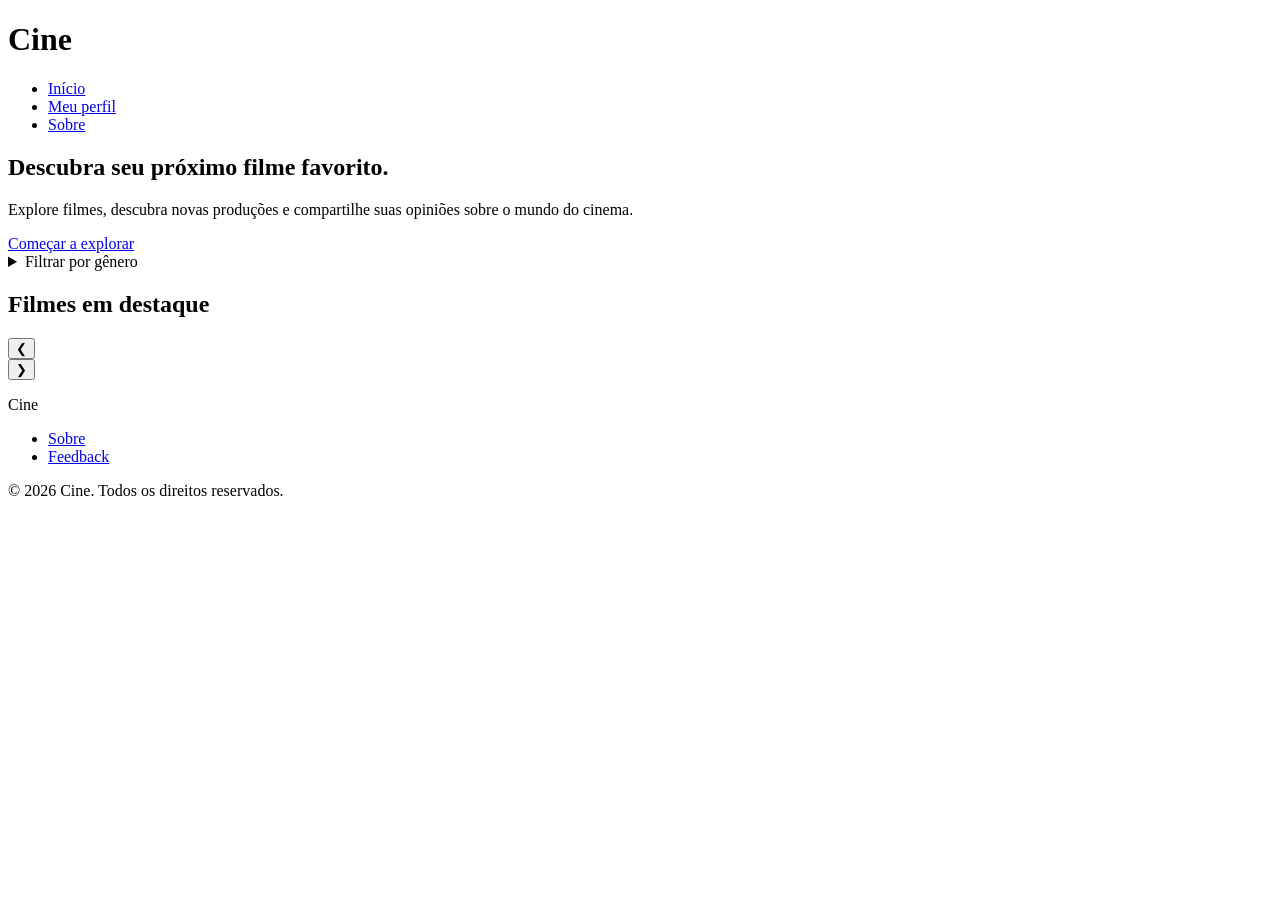
==== index.html @ a69d9b40 "Adicionando 5 arquivos html" ====
<!DOCTYPE html>
<html lang="pt-BR">
<head>
    <meta charset="UTF-8">
    <meta name="viewport" content="width=device-width, initial-scale=1.0">
    <title>Cine | Descubra novos filmes</title>
    <link rel="stylesheet" href="style.css">
</head>
<body>
    <header>
        <h1>Cine</h1>
        <nav aria-label="Navegação principal">
            <ul>
                <li><a href="index.html" aria-current="page">Início</a></li>
                <li><a href="perfil.html">Meu perfil</a></li>
                <li><a href="sobre.html">Sobre</a></li>
            </ul>
        </nav>
    </header>
    <main>
        <section class="apresentacao">
            <h2>Descubra seu próximo filme favorito.</h2>
            <p>Explore filmes, descubra novas produções e compartilhe suas opiniões sobre o mundo do cinema.</p>
            <a href="filmes.html">Começar a explorar</a>

            <details>
                <summary>Filtrar por gênero</summary>
                <ul>
                    <li><a href="filmes.html?genero=acao">Ação</a></li>
                    <li><a href="filmes.html?genero=animacao">Animação</a></li>
                    <li><a href="filmes.html?genero=comedia">Comédia</a></li>
                    <li><a href="filmes.html?genero=drama">Drama</a></li>
                    <li><a href="filmes.html?genero=romance">Romance</a></li>
                    <li><a href="filmes.html?genero=terror">Terror</a></li>
                </ul>
            </details>
        </section>
        
        <section class="filmes-destaque">
            <h2>Filmes em destaque</h2>

            <div class="carrossel">
                <button type="button" class="anterior" aria-label="Filmes anteriores">&#10094;</button>

                <div class="carrossel-filmes">
                    <!--Os cinco filmes em destaque serão adicionados pelo JS-->
                </div>
                    
                <button type="button" class="proximo" aria-label="Próximos filmes">&#10095;</button>
            </div>
        </section>
    </main>
    <footer>
        <p>Cine</p>
        <nav aria-label="Navegação do rodapé">
            <ul>
                <li><a href="sobre.html">Sobre</a></li>
                <li><a href="sobre.html#feedback">Feedback</a></li>
            </ul>
        </nav>
        <p>&copy; 2026 Cine. Todos os direitos reservados.</p>
    </footer>
</body>
</html>
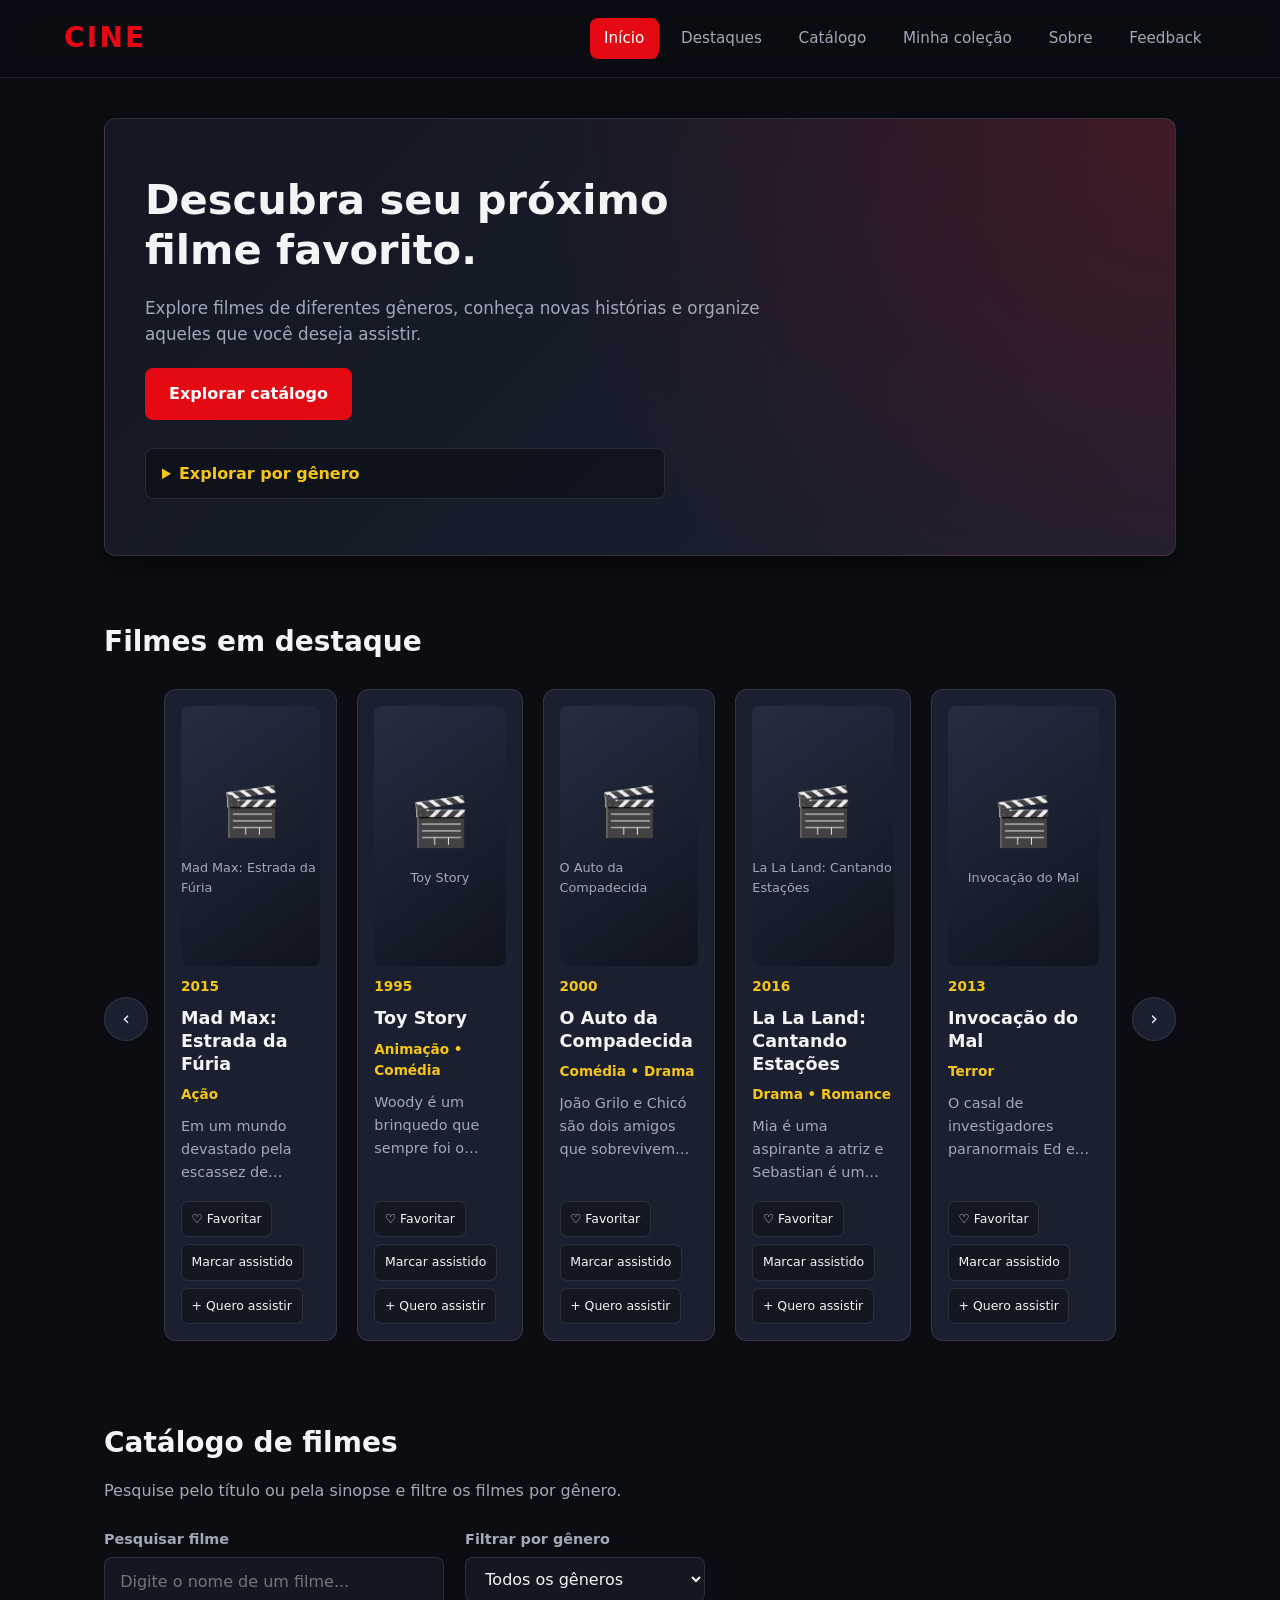
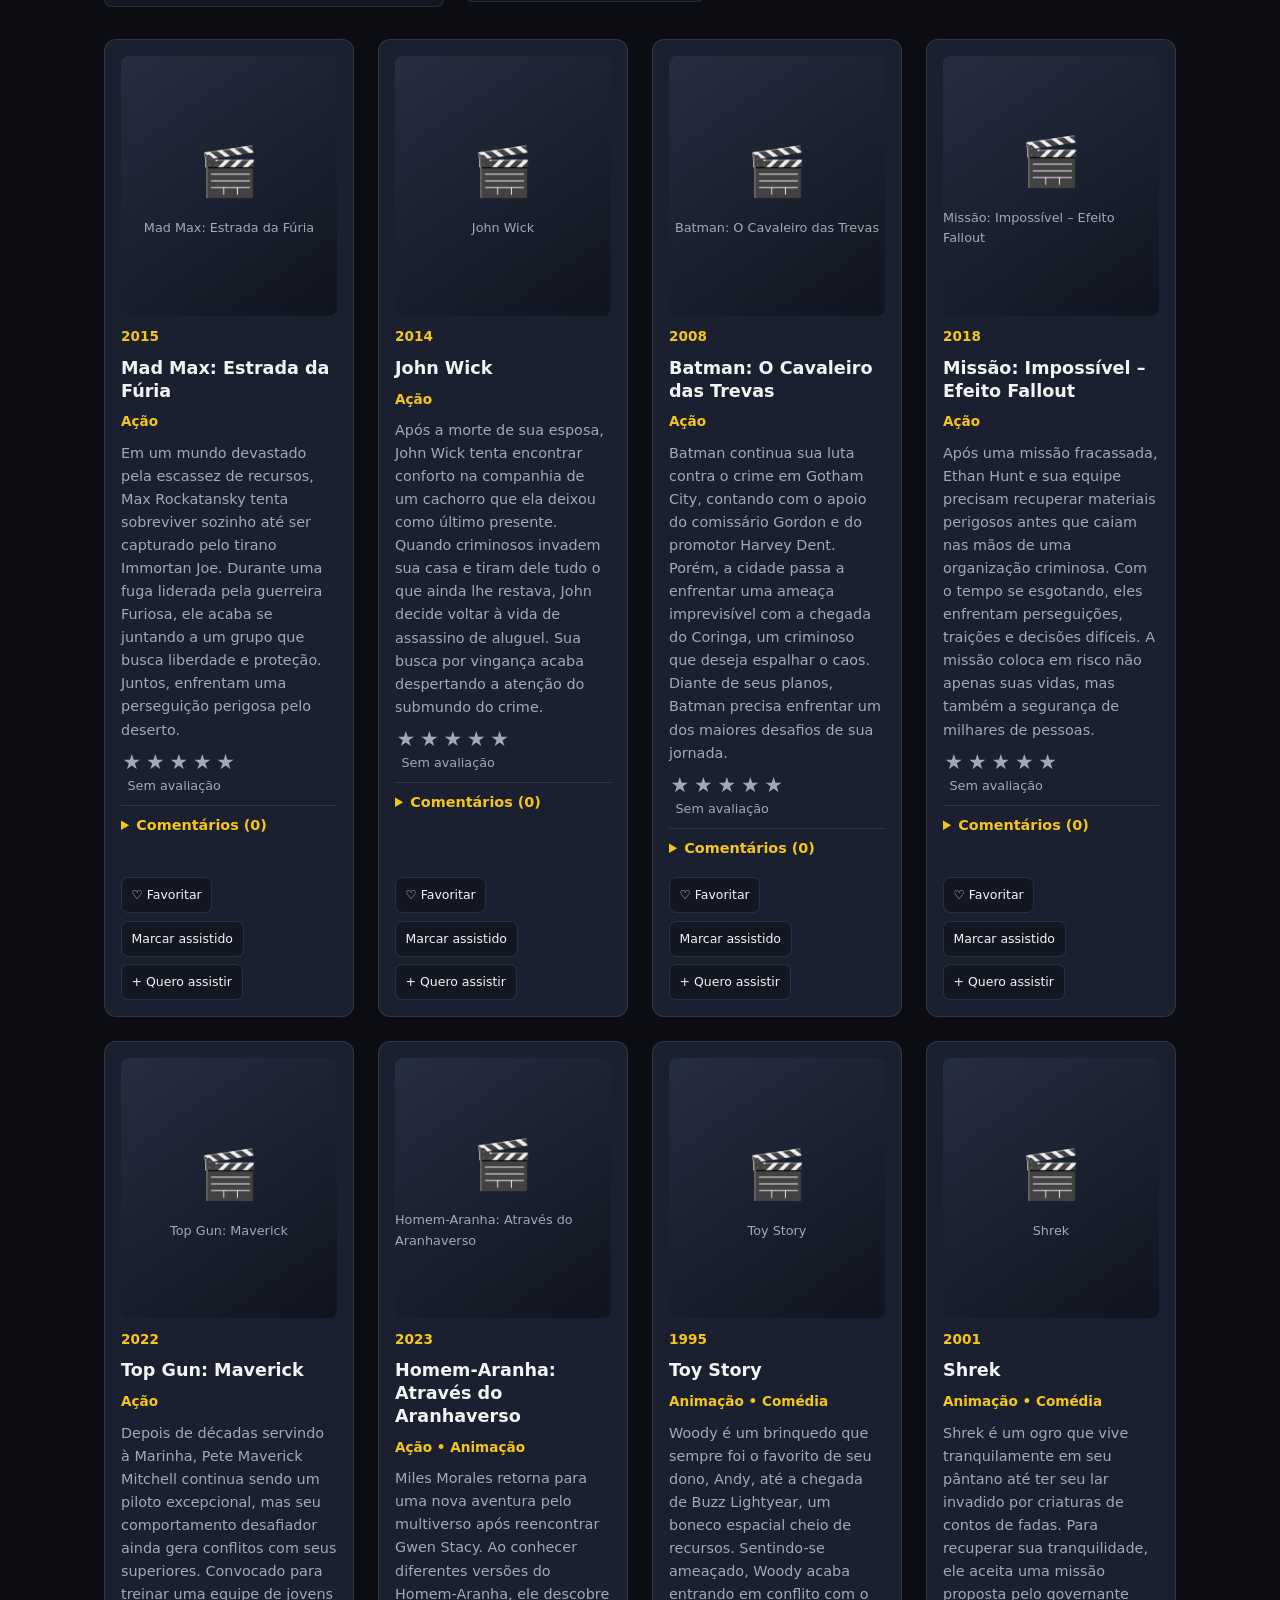
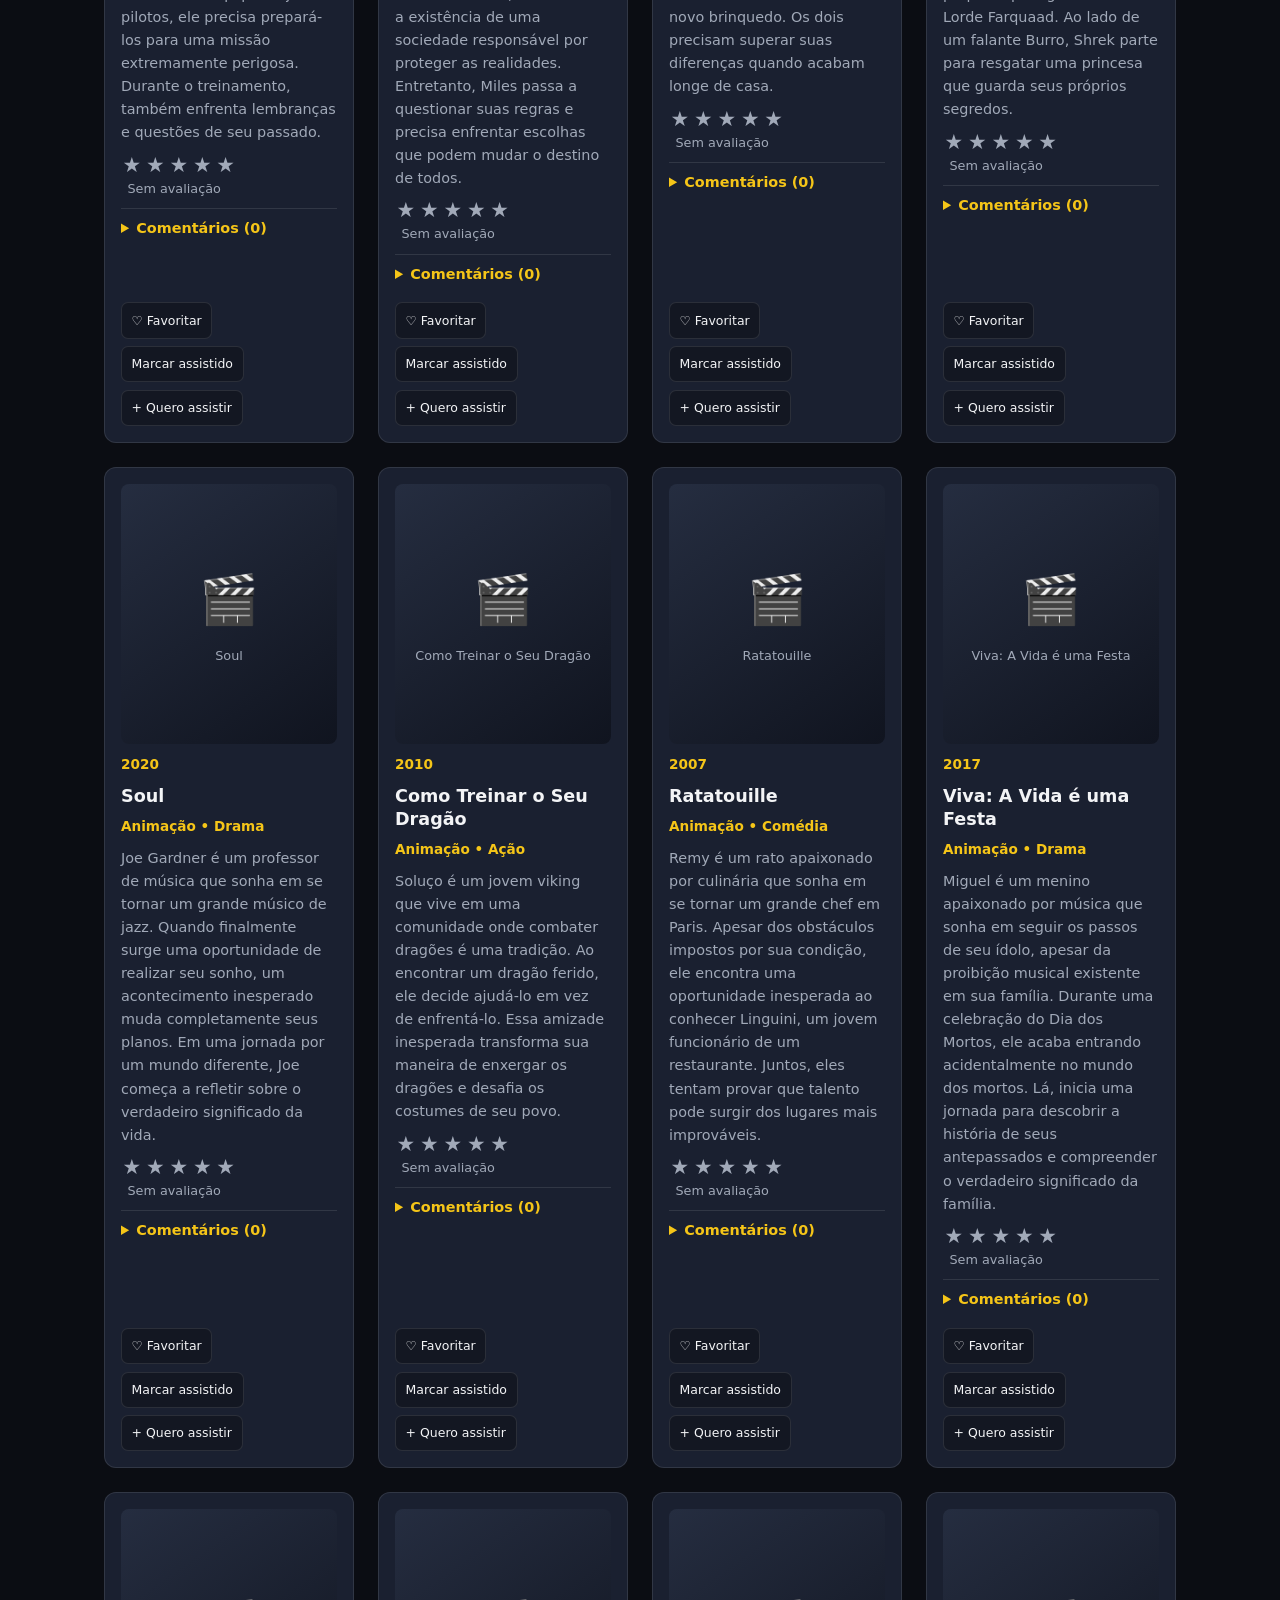
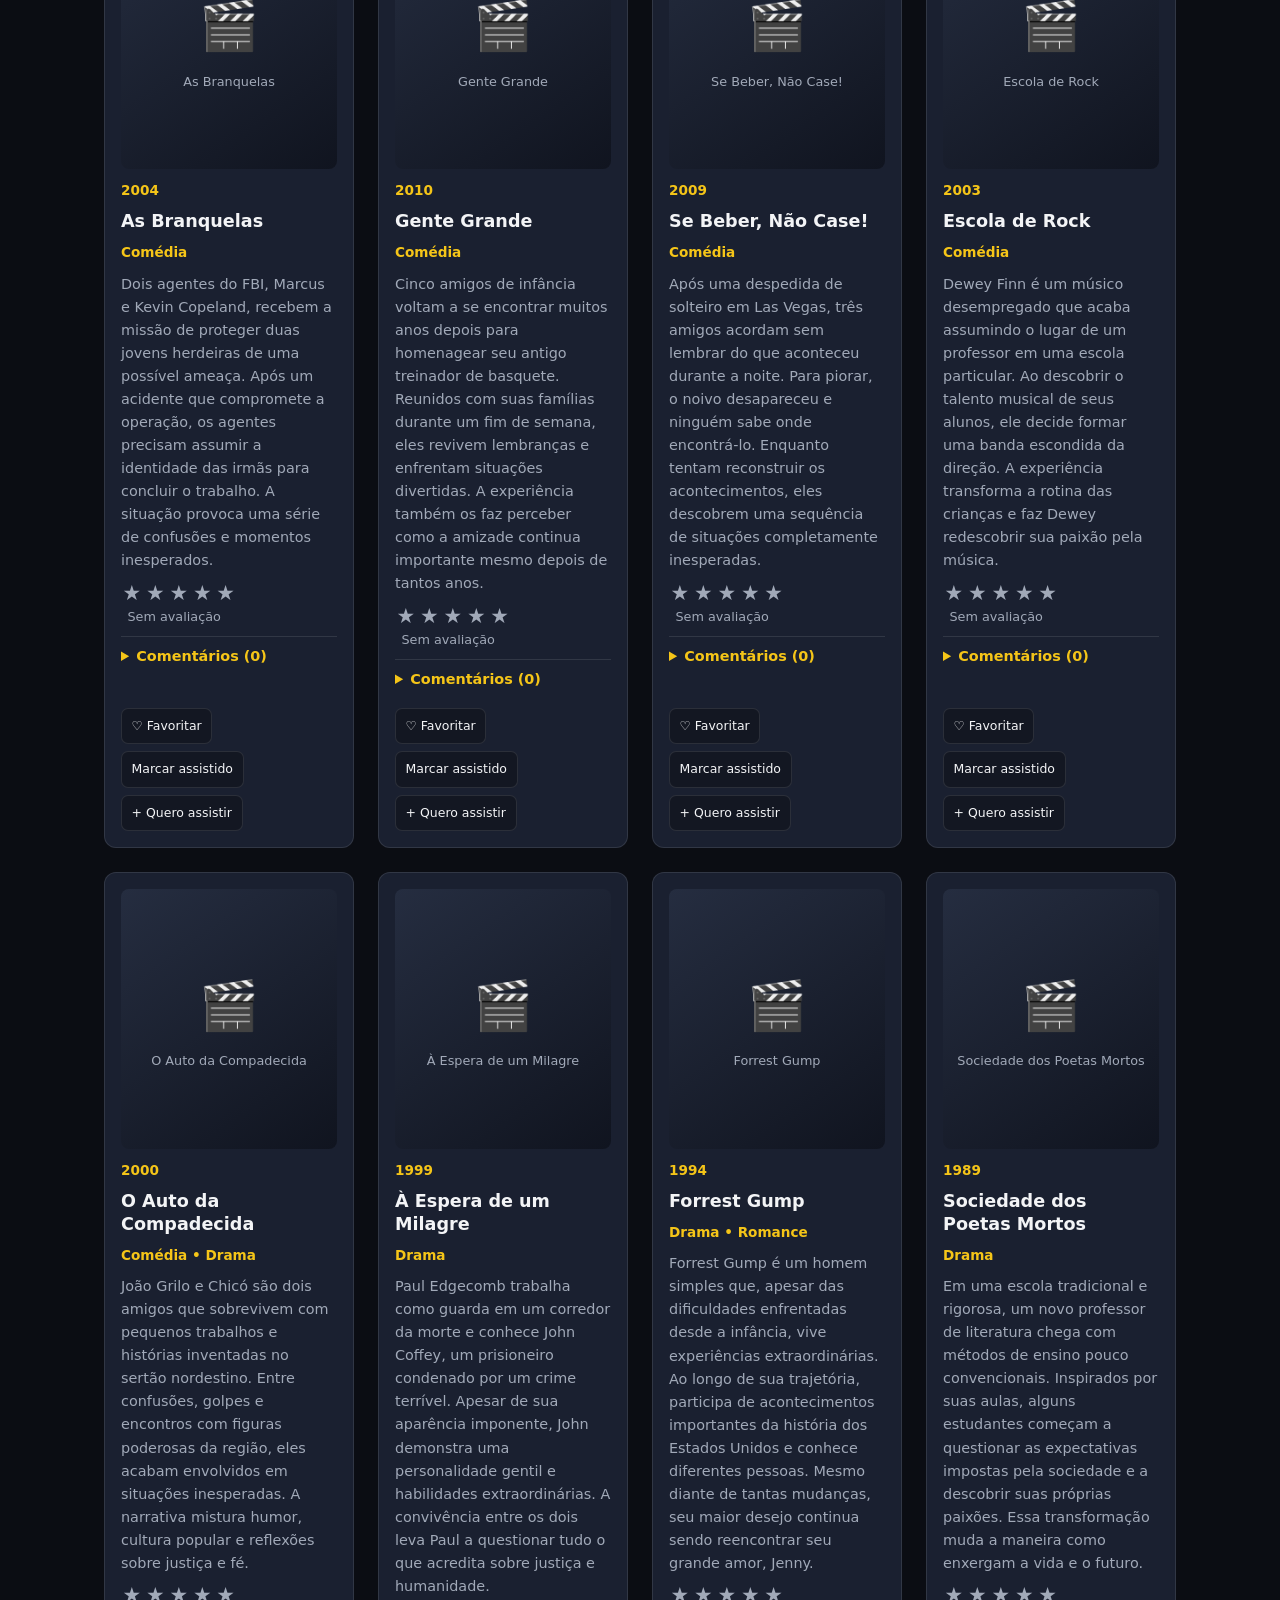
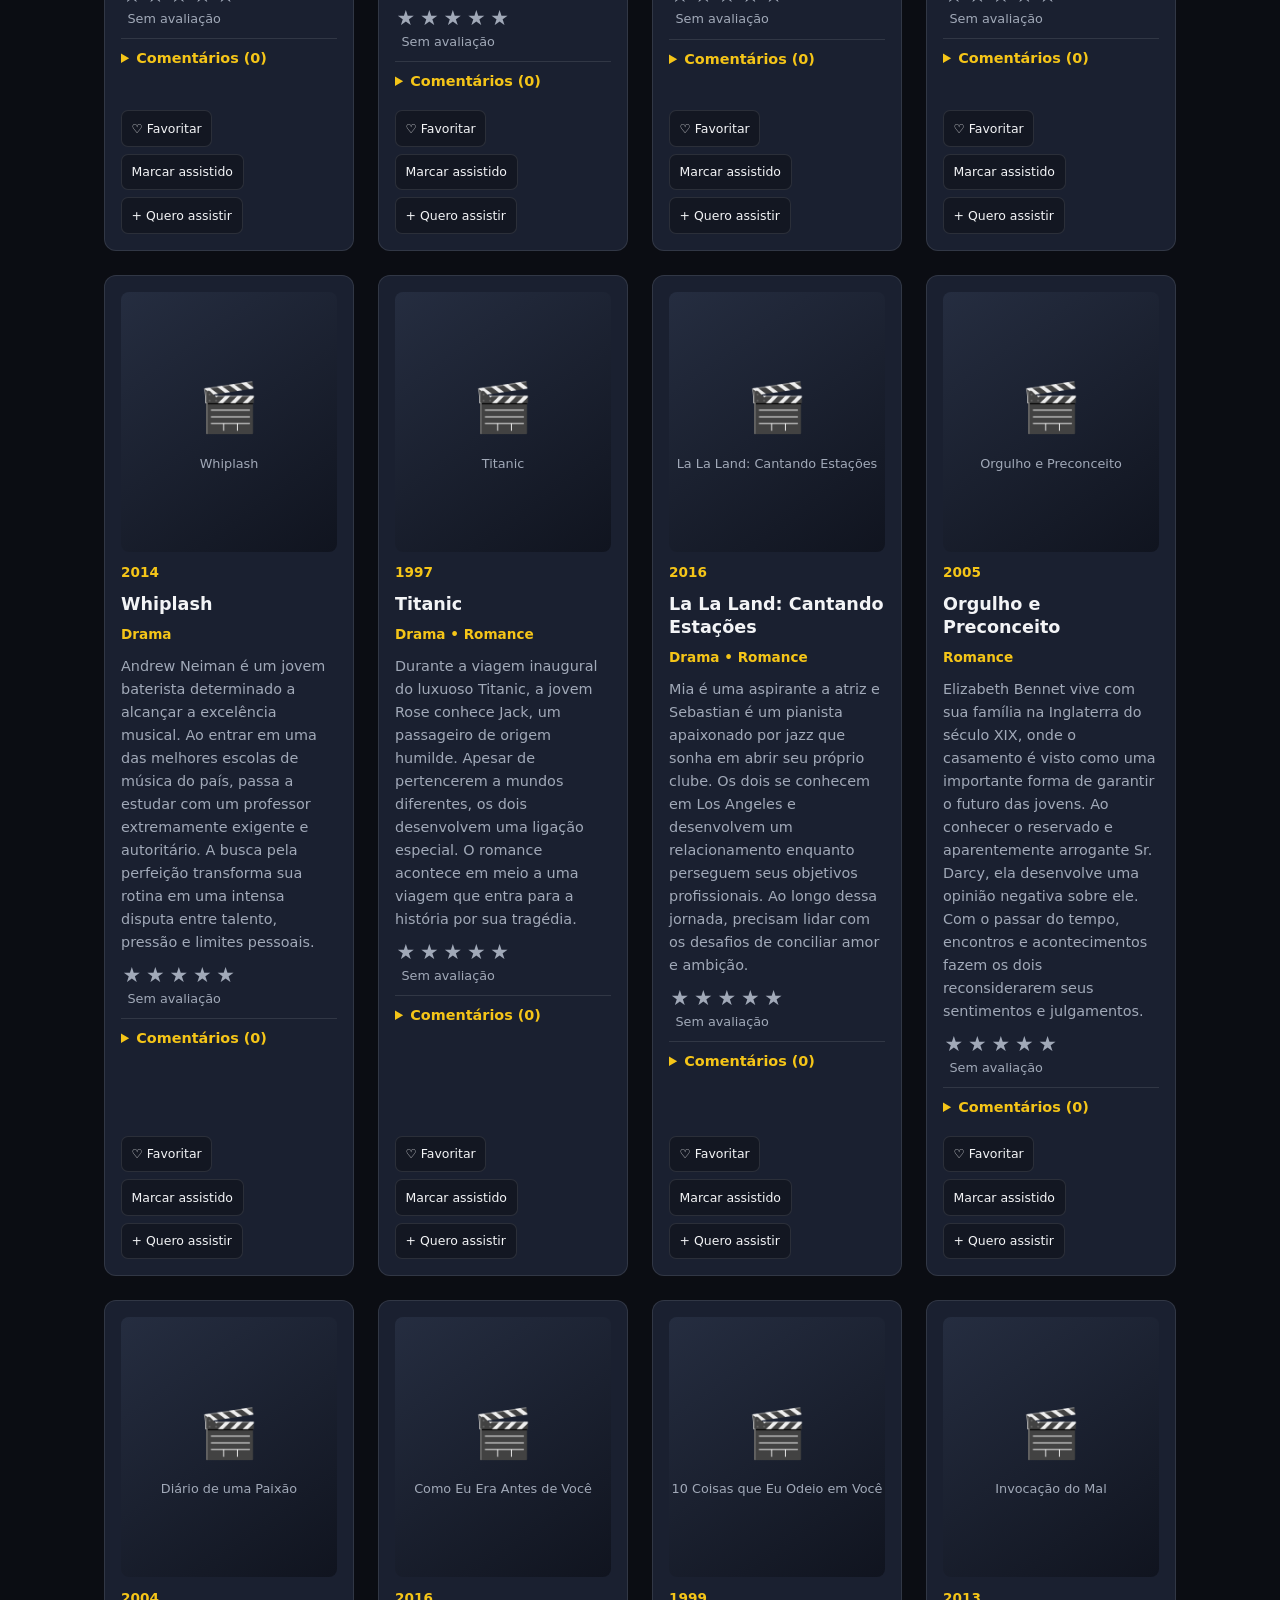
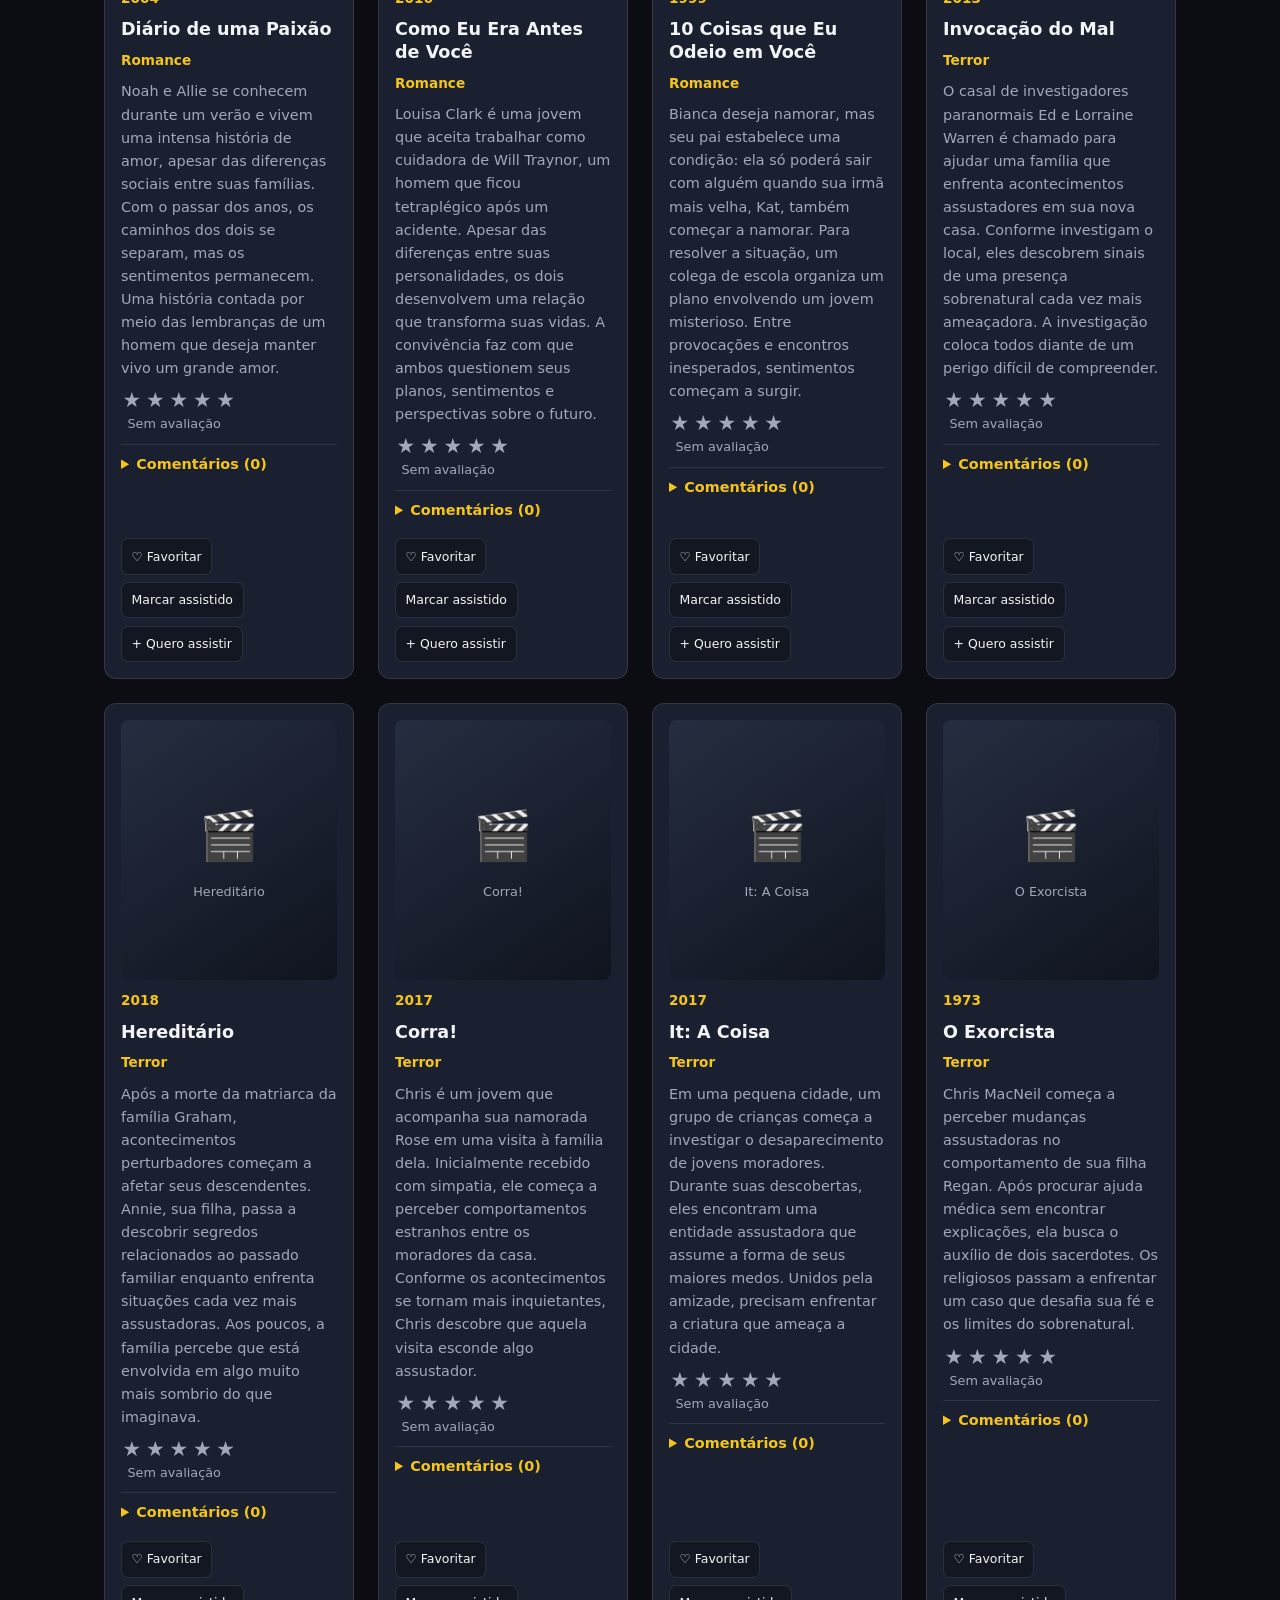
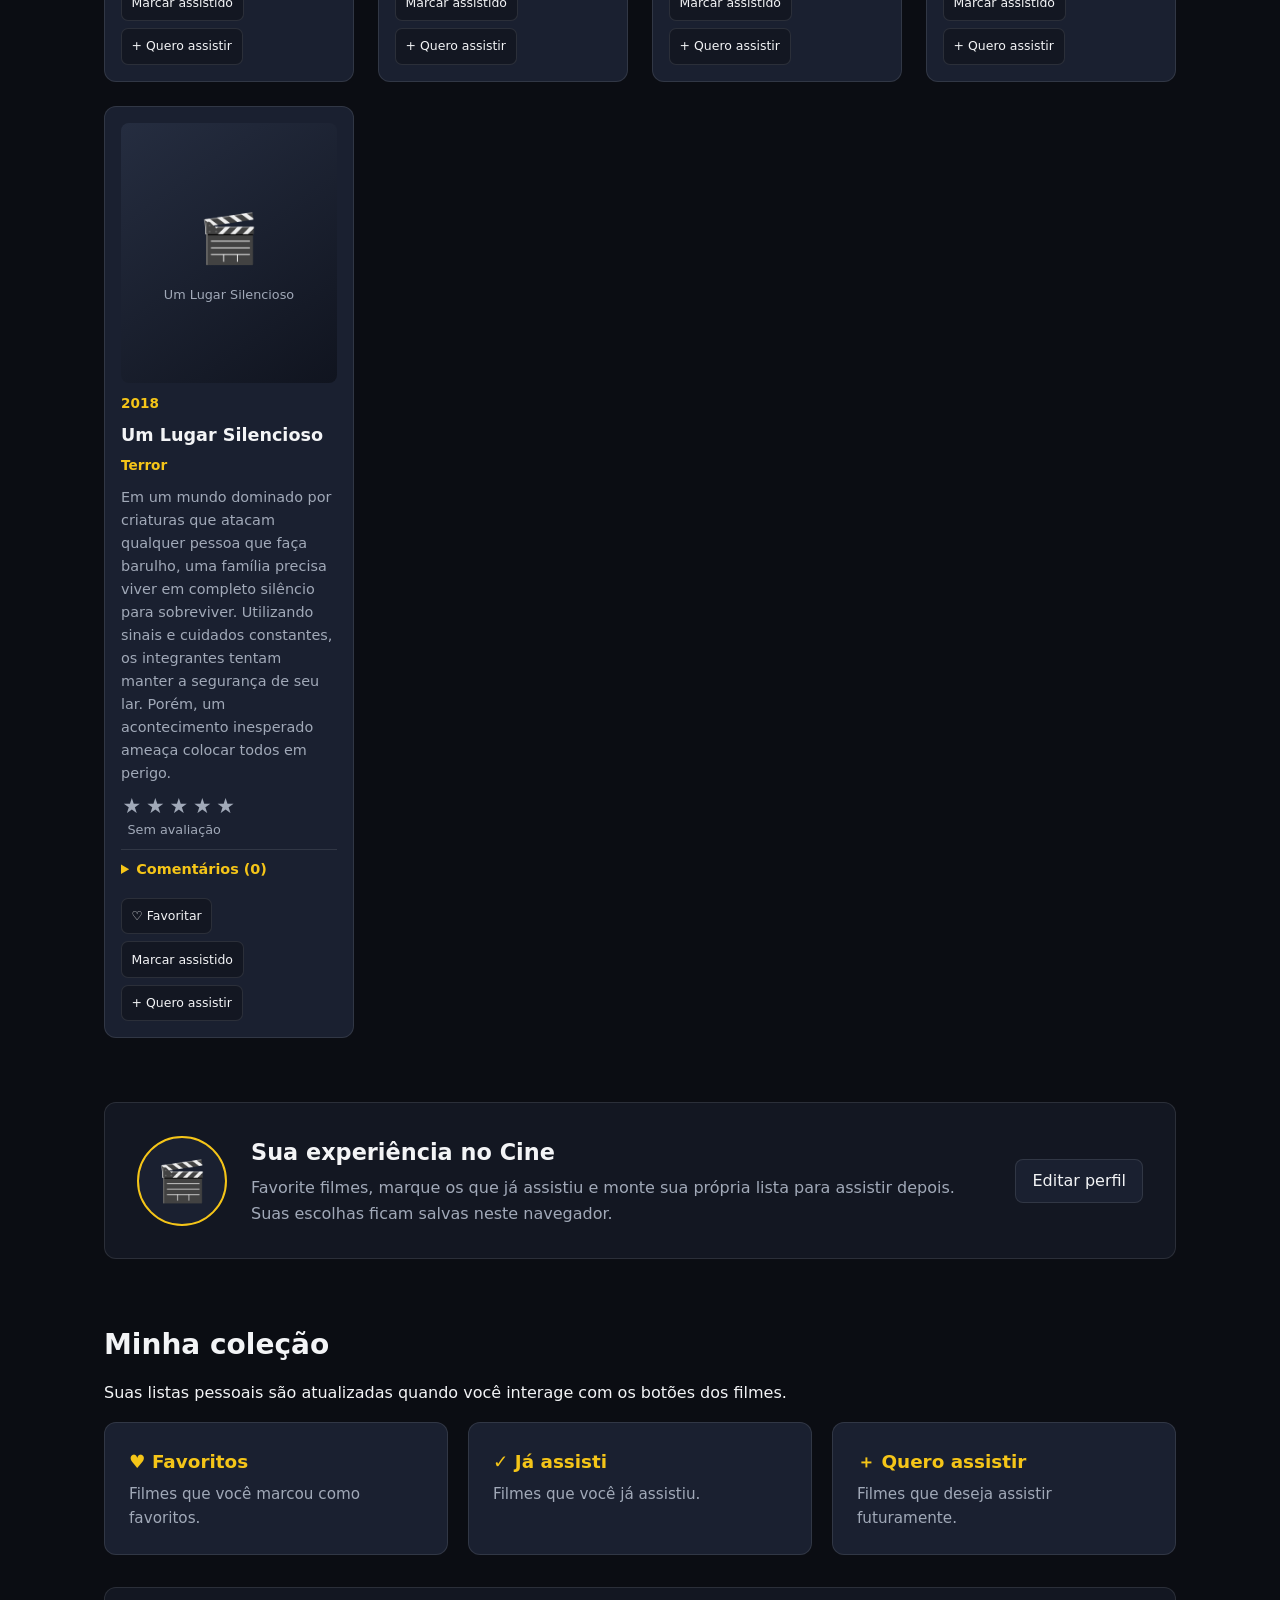
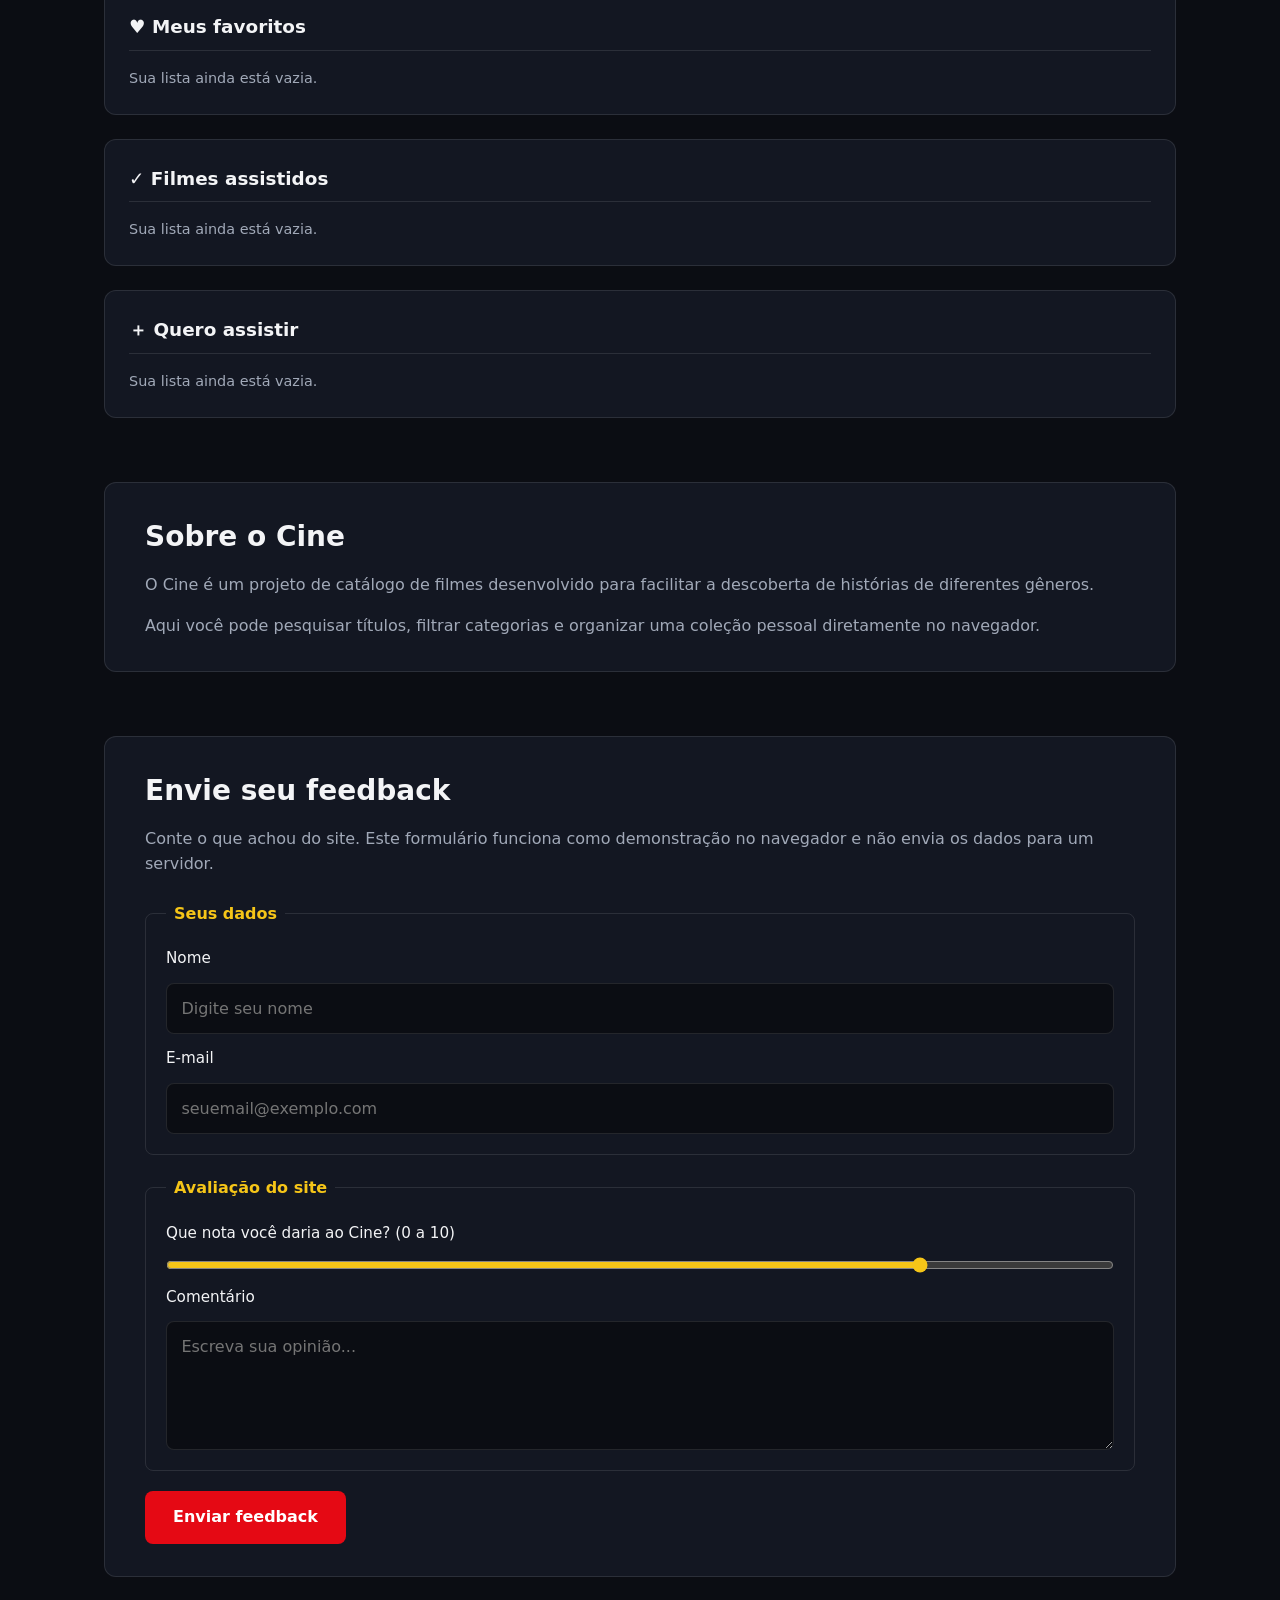
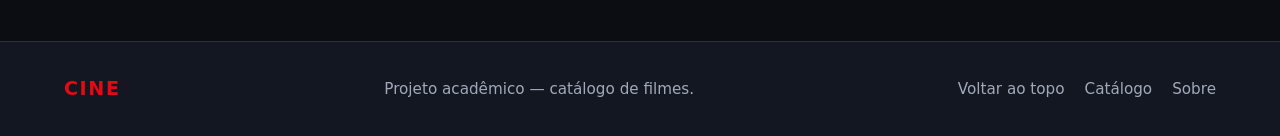
==== commit 6178f04a: "Add files via upload Arquivos desenvolvidos por Francisco. Estou enviando porque ele não pôde fazer" ====
--- a/index.html
+++ b/index.html
@@ -1,64 +1,170 @@
-<!DOCTYPE html>
-<html lang="pt-BR">
-<head>
-    <meta charset="UTF-8">
-    <meta name="viewport" content="width=device-width, initial-scale=1.0">
-    <title>Cine | Descubra novos filmes</title>
-    <link rel="stylesheet" href="style.css">
-</head>
-<body>
-    <header>
-        <h1>Cine</h1>
-        <nav aria-label="Navegação principal">
-            <ul>
-                <li><a href="index.html" aria-current="page">Início</a></li>
-                <li><a href="perfil.html">Meu perfil</a></li>
-                <li><a href="sobre.html">Sobre</a></li>
-            </ul>
-        </nav>
-    </header>
-    <main>
-        <section class="apresentacao">
-            <h2>Descubra seu próximo filme favorito.</h2>
-            <p>Explore filmes, descubra novas produções e compartilhe suas opiniões sobre o mundo do cinema.</p>
-            <a href="filmes.html">Começar a explorar</a>
-
-            <details>
-                <summary>Filtrar por gênero</summary>
-                <ul>
-                    <li><a href="filmes.html?genero=acao">Ação</a></li>
-                    <li><a href="filmes.html?genero=animacao">Animação</a></li>
-                    <li><a href="filmes.html?genero=comedia">Comédia</a></li>
-                    <li><a href="filmes.html?genero=drama">Drama</a></li>
-                    <li><a href="filmes.html?genero=romance">Romance</a></li>
-                    <li><a href="filmes.html?genero=terror">Terror</a></li>
-                </ul>
-            </details>
-        </section>
-        
-        <section class="filmes-destaque">
-            <h2>Filmes em destaque</h2>
-
-            <div class="carrossel">
-                <button type="button" class="anterior" aria-label="Filmes anteriores">&#10094;</button>
-
-                <div class="carrossel-filmes">
-                    <!--Os cinco filmes em destaque serão adicionados pelo JS-->
-                </div>
-                    
-                <button type="button" class="proximo" aria-label="Próximos filmes">&#10095;</button>
-            </div>
-        </section>
-    </main>
-    <footer>
-        <p>Cine</p>
-        <nav aria-label="Navegação do rodapé">
-            <ul>
-                <li><a href="sobre.html">Sobre</a></li>
-                <li><a href="sobre.html#feedback">Feedback</a></li>
-            </ul>
-        </nav>
-        <p>&copy; 2026 Cine. Todos os direitos reservados.</p>
-    </footer>
-</body>
-</html>+<!DOCTYPE html>
+<html lang="pt-BR">
+<head>
+    <meta charset="UTF-8">
+    <meta name="viewport" content="width=device-width, initial-scale=1.0">
+    <meta name="description" content="Cine: descubra filmes, explore gêneros e organize sua coleção.">
+    <title>Cine | Descubra novos filmes</title>
+    <link rel="stylesheet" href="style.css">
+    <script src="script.js" defer></script>
+</head>
+<body>
+    <header>
+        <h1>Cine</h1>
+        <nav aria-label="Navegação principal">
+            <ul>
+                <li><a href="#inicio" aria-current="page">Início</a></li>
+                <li><a href="#destaques">Destaques</a></li>
+                <li><a href="#catalogo">Catálogo</a></li>
+                <li><a href="#colecao">Minha coleção</a></li>
+                <li><a href="#sobre">Sobre</a></li>
+                <li><a href="#feedback">Feedback</a></li>
+            </ul>
+        </nav>
+    </header>
+
+    <main>
+        <section class="apresentacao" id="inicio">
+            <h2>Descubra seu próximo filme favorito.</h2>
+            <p>Explore filmes de diferentes gêneros, conheça novas histórias e organize aqueles que você deseja assistir.</p>
+            <a href="#catalogo">Explorar catálogo</a>
+            <details>
+                <summary>Explorar por gênero</summary>
+                <ul>
+                    <li><a href="#catalogo" data-genero-link="acao">Ação</a></li>
+                    <li><a href="#catalogo" data-genero-link="animacao">Animação</a></li>
+                    <li><a href="#catalogo" data-genero-link="comedia">Comédia</a></li>
+                    <li><a href="#catalogo" data-genero-link="drama">Drama</a></li>
+                    <li><a href="#catalogo" data-genero-link="romance">Romance</a></li>
+                    <li><a href="#catalogo" data-genero-link="terror">Terror</a></li>
+                </ul>
+            </details>
+        </section>
+
+        <section id="destaques">
+            <h2>Filmes em destaque</h2>
+            <div class="carrossel">
+                <button class="anterior" id="anterior" type="button" aria-label="Filmes anteriores">‹</button>
+                <div class="carrossel-filmes" id="carrossel-filmes" aria-label="Carrossel de filmes"></div>
+                <button class="proximo" id="proximo" type="button" aria-label="Próximos filmes">›</button>
+            </div>
+        </section>
+
+        <section class="catalogo" id="catalogo">
+            <h2>Catálogo de filmes</h2>
+            <p>Pesquise pelo título ou pela sinopse e filtre os filmes por gênero.</p>
+
+            <div class="busca-filmes">
+                <label for="busca">Pesquisar filme</label>
+                <input type="search" id="busca" placeholder="Digite o nome de um filme...">
+            </div>
+
+            <div class="filtro-genero">
+                <label for="genero">Filtrar por gênero</label>
+                <select id="genero">
+                    <option value="todos">Todos os gêneros</option>
+                    <option value="acao">Ação</option>
+                    <option value="animacao">Animação</option>
+                    <option value="comedia">Comédia</option>
+                    <option value="drama">Drama</option>
+                    <option value="romance">Romance</option>
+                    <option value="terror">Terror</option>
+                </select>
+            </div>
+
+            <div class="lista-filmes" id="lista-filmes"></div>
+            <p id="mensagem-vazia" class="mensagem-vazia" hidden>Nenhum filme encontrado. Tente outra pesquisa ou gênero.</p>
+        </section>
+
+        <section class="perfil-usuario" id="perfil" aria-label="Perfil">
+            <div class="avatar-perfil" aria-hidden="true">🎬</div>
+            <div class="info-perfil">
+                <h2 id="perfil-nome">Sua experiência no Cine</h2>
+                <p id="perfil-bio">Favorite filmes, marque os que já assistiu e monte sua própria lista para assistir depois. Suas escolhas ficam salvas neste navegador.</p>
+            </div>
+            <button type="button" class="botao-editar-perfil" id="btn-editar-perfil">Editar perfil</button>
+        </section>
+
+        <section id="colecao">
+            <h2>Minha coleção</h2>
+            <p>Suas listas pessoais são atualizadas quando você interage com os botões dos filmes.</p>
+
+            <div class="colecao-links">
+                <a class="colecao-item" href="#favoritos">
+                    <h3>♥ Favoritos</h3>
+                    <p>Filmes que você marcou como favoritos.</p>
+                </a>
+                <a class="colecao-item" href="#assistidos">
+                    <h3>✓ Já assisti</h3>
+                    <p>Filmes que você já assistiu.</p>
+                </a>
+                <a class="colecao-item" href="#quero-assistir">
+                    <h3>＋ Quero assistir</h3>
+                    <p>Filmes que deseja assistir futuramente.</p>
+                </a>
+            </div>
+
+            <div class="listas-colecao">
+                <div class="lista-colecao" id="favoritos">
+                    <h3>♥ Meus favoritos</h3>
+                    <div class="lista-filmes" id="lista-favoritos"></div>
+                </div>
+                <div class="lista-colecao" id="assistidos">
+                    <h3>✓ Filmes assistidos</h3>
+                    <div class="lista-filmes" id="lista-assistidos"></div>
+                </div>
+                <div class="lista-colecao" id="quero-assistir">
+                    <h3>＋ Quero assistir</h3>
+                    <div class="lista-filmes" id="lista-quero-assistir"></div>
+                </div>
+            </div>
+        </section>
+
+        <section class="sobre-cine" id="sobre">
+            <h2>Sobre o Cine</h2>
+            <p>O Cine é um projeto de catálogo de filmes desenvolvido para facilitar a descoberta de histórias de diferentes gêneros.</p>
+            <p>Aqui você pode pesquisar títulos, filtrar categorias e organizar uma coleção pessoal diretamente no navegador.</p>
+        </section>
+
+        <section class="feedback" id="feedback">
+            <h2>Envie seu feedback</h2>
+            <p>Conte o que achou do site. Este formulário funciona como demonstração no navegador e não envia os dados para um servidor.</p>
+
+            <form id="form-feedback">
+                <fieldset>
+                    <legend>Seus dados</legend>
+                    <label for="nome">Nome</label>
+                    <input type="text" id="nome" name="nome" placeholder="Digite seu nome" required>
+
+                    <label for="email">E-mail</label>
+                    <input type="email" id="email" name="email" placeholder="seuemail@exemplo.com" required>
+                </fieldset>
+
+                <fieldset>
+                    <legend>Avaliação do site</legend>
+                    <label for="nota">Que nota você daria ao Cine? (0 a 10)</label>
+                    <input type="range" id="nota" name="nota" min="0" max="10" value="8">
+
+                    <label for="comentario">Comentário</label>
+                    <textarea id="comentario" name="comentario" rows="4" placeholder="Escreva sua opinião..." required></textarea>
+                </fieldset>
+
+                <button type="submit">Enviar feedback</button>
+            </form>
+            <p class="mensagem-confirmacao" id="feedback-confirmacao" role="status" hidden></p>
+        </section>
+    </main>
+
+    <footer id="final">
+        <p>Cine</p>
+        <p>Projeto acadêmico — catálogo de filmes.</p>
+        <nav aria-label="Links do rodapé">
+            <ul>
+                <li><a href="#inicio">Voltar ao topo</a></li>
+                <li><a href="#catalogo">Catálogo</a></li>
+                <li><a href="#sobre">Sobre</a></li>
+            </ul>
+        </nav>
+    </footer>
+</body>
+</html>
--- a/style.css
+++ b/style.css
@@ -0,0 +1,895 @@
+:root {
+    --bg-principal: #0b0d13;
+    --bg-secundario: #131722;
+    --bg-card: #1a2030;
+    --bg-card-hover: #222a3f;
+    --borda: rgba(255, 255, 255, 0.1);
+    --texto-principal: #f3f4f6;
+    --texto-secundario: #a1a9b8;
+    --destaque: #e50914;
+    --destaque-hover: #ff1f2b;
+    --dourado: #f5c518;
+    --sucesso: #22c55e;
+    --sombra: 0 12px 30px rgba(0, 0, 0, 0.45);
+    --raio: 12px;
+    --transicao: 0.25s ease;
+}
+
+* {
+    margin: 0;
+    padding: 0;
+    box-sizing: border-box;
+}
+
+html {
+    scroll-behavior: smooth;
+}
+
+body {
+    font-family: system-ui, -apple-system, "Segoe UI", Roboto, Helvetica, Arial, sans-serif;
+    background-color: var(--bg-principal);
+    color: var(--texto-principal);
+    line-height: 1.6;
+    min-height: 100vh;
+    display: flex;
+    flex-direction: column;
+}
+
+a {
+    color: inherit;
+    text-decoration: none;
+}
+
+ul {
+    list-style: none;
+}
+
+img {
+    max-width: 100%;
+    display: block;
+}
+
+button,
+input,
+select,
+textarea {
+    font: inherit;
+    color: inherit;
+}
+
+/* Cabeçalho */
+header {
+    position: sticky;
+    top: 0;
+    z-index: 100;
+    background-color: rgba(11, 13, 19, 0.92);
+    backdrop-filter: blur(10px);
+    border-bottom: 1px solid var(--borda);
+    padding: 1rem 5%;
+    display: flex;
+    align-items: center;
+    justify-content: space-between;
+    gap: 1.5rem;
+}
+
+header h1 {
+    font-size: 1.75rem;
+    font-weight: 800;
+    letter-spacing: 0.08em;
+    text-transform: uppercase;
+    color: var(--destaque);
+}
+
+header nav ul {
+    display: flex;
+    align-items: center;
+    flex-wrap: wrap;
+    gap: 0.5rem;
+}
+
+header nav a {
+    display: inline-block;
+    padding: 0.5rem 0.9rem;
+    border-radius: 8px;
+    font-size: 0.95rem;
+    font-weight: 500;
+    color: var(--texto-secundario);
+    transition: background-color var(--transicao), color var(--transicao);
+}
+
+header nav a:hover,
+header nav a:focus-visible {
+    background-color: var(--bg-card);
+    color: var(--texto-principal);
+}
+
+header nav a[aria-current="page"] {
+    background-color: var(--destaque);
+    color: #ffffff;
+}
+
+header nav a[href="#final"] {
+    border: 1px solid var(--borda);
+    color: var(--dourado);
+}
+
+header nav a[href="#final"]:hover,
+header nav a[href="#final"]:focus-visible {
+    border-color: var(--dourado);
+    background-color: rgba(245, 197, 24, 0.12);
+}
+
+/* Conteúdo principal */
+main {
+    flex: 1;
+    width: 100%;
+    max-width: 1200px;
+    margin: 0 auto;
+    padding: 2.5rem 5% 4rem;
+    display: flex;
+    flex-direction: column;
+    gap: 4rem;
+}
+
+section {
+    scroll-margin-top: 5.5rem;
+}
+
+section > h2 {
+    font-size: 1.75rem;
+    font-weight: 700;
+    margin-bottom: 0.75rem;
+    color: var(--texto-principal);
+}
+
+/* Apresentação (Hero) */
+.apresentacao {
+    background: radial-gradient(circle at top right, rgba(229, 9, 20, 0.2), transparent 55%),
+                linear-gradient(135deg, var(--bg-secundario), var(--bg-card));
+    border: 1px solid var(--borda);
+    border-radius: var(--raio);
+    padding: 3.5rem 2.5rem;
+    box-shadow: var(--sombra);
+    display: flex;
+    flex-direction: column;
+    align-items: flex-start;
+    gap: 1.25rem;
+}
+
+.apresentacao h2 {
+    font-size: clamp(1.8rem, 4vw, 2.6rem);
+    line-height: 1.2;
+    max-width: 22ch;
+    margin-bottom: 0;
+}
+
+.apresentacao p {
+    color: var(--texto-secundario);
+    max-width: 58ch;
+    font-size: 1.05rem;
+}
+
+.apresentacao > a {
+    display: inline-block;
+    background-color: var(--destaque);
+    color: #ffffff;
+    font-weight: 600;
+    padding: 0.8rem 1.5rem;
+    border-radius: 8px;
+    transition: background-color var(--transicao), transform var(--transicao);
+}
+
+.apresentacao > a:hover,
+.apresentacao > a:focus-visible {
+    background-color: var(--destaque-hover);
+    transform: translateY(-2px);
+}
+
+.apresentacao details {
+    margin-top: 0.5rem;
+    width: 100%;
+    max-width: 520px;
+    background-color: rgba(11, 13, 19, 0.55);
+    border: 1px solid var(--borda);
+    border-radius: 8px;
+    padding: 0.75rem 1rem;
+}
+
+.apresentacao summary {
+    cursor: pointer;
+    font-weight: 600;
+    color: var(--dourado);
+}
+
+.apresentacao details ul {
+    margin-top: 0.9rem;
+    display: flex;
+    flex-wrap: wrap;
+    gap: 0.5rem;
+}
+
+.apresentacao details a {
+    display: inline-block;
+    padding: 0.4rem 0.85rem;
+    border-radius: 999px;
+    background-color: var(--bg-card);
+    border: 1px solid var(--borda);
+    font-size: 0.9rem;
+    color: var(--texto-secundario);
+    transition: all var(--transicao);
+}
+
+.apresentacao details a:hover,
+.apresentacao details a:focus-visible {
+    background-color: var(--destaque);
+    border-color: var(--destaque);
+    color: #ffffff;
+}
+
+/* Filmes em destaque (Carrossel) */
+.carrossel {
+    position: relative;
+    display: flex;
+    align-items: center;
+    gap: 0.75rem;
+    margin-top: 1rem;
+}
+
+.carrossel-filmes {
+    flex: 1;
+    display: flex;
+    gap: 1.25rem;
+    overflow-x: auto;
+    scroll-behavior: smooth;
+    padding: 0.5rem 0.25rem 1rem;
+    scrollbar-width: thin;
+    scrollbar-color: var(--bg-card-hover) transparent;
+}
+
+.carrossel button.anterior,
+.carrossel button.proximo {
+    flex-shrink: 0;
+    width: 44px;
+    height: 44px;
+    border-radius: 50%;
+    border: 1px solid var(--borda);
+    background-color: var(--bg-card);
+    color: var(--texto-principal);
+    font-size: 1.2rem;
+    cursor: pointer;
+    display: grid;
+    place-items: center;
+    transition: background-color var(--transicao), border-color var(--transicao);
+}
+
+.carrossel button.anterior:hover,
+.carrossel button.proximo:hover {
+    background-color: var(--destaque);
+    border-color: var(--destaque);
+}
+
+/* Catálogo */
+.catalogo > p {
+    color: var(--texto-secundario);
+    margin-bottom: 1.5rem;
+}
+
+.busca-filmes,
+.filtro-genero {
+    display: inline-flex;
+    flex-direction: column;
+    gap: 0.4rem;
+    margin-bottom: 1.5rem;
+    vertical-align: top;
+}
+
+.busca-filmes {
+    width: min(100%, 340px);
+    margin-right: 1rem;
+}
+
+.filtro-genero {
+    width: min(100%, 240px);
+}
+
+.busca-filmes label,
+.filtro-genero label {
+    font-size: 0.9rem;
+    font-weight: 600;
+    color: var(--texto-secundario);
+}
+
+.busca-filmes input,
+.filtro-genero select {
+    width: 100%;
+    padding: 0.7rem 0.95rem;
+    background-color: var(--bg-secundario);
+    border: 1px solid var(--borda);
+    border-radius: 8px;
+    outline: none;
+    transition: border-color var(--transicao);
+}
+
+.busca-filmes input:focus,
+.filtro-genero select:focus {
+    border-color: var(--dourado);
+}
+
+.lista-filmes {
+    display: grid;
+    grid-template-columns: repeat(auto-fill, minmax(220px, 1fr));
+    gap: 1.5rem;
+    margin-top: 0.5rem;
+}
+
+/* Estilo base para cards de filmes gerados via JS */
+.lista-filmes > *,
+.carrossel-filmes > * {
+    background-color: var(--bg-card);
+    border: 1px solid var(--borda);
+    border-radius: var(--raio);
+    padding: 1rem;
+    display: flex;
+    flex-direction: column;
+    gap: 0.65rem;
+    transition: transform var(--transicao), border-color var(--transicao), background-color var(--transicao);
+}
+
+.lista-filmes > *:hover,
+.carrossel-filmes > *:hover {
+    transform: translateY(-4px);
+    border-color: rgba(245, 197, 24, 0.45);
+    background-color: var(--bg-card-hover);
+}
+
+.carrossel-filmes > * {
+    min-width: 210px;
+}
+
+/* Indicação visual para ações selecionadas (favoritar, assistido, etc.) */
+.ativo,
+.favoritado,
+.selecionado,
+[aria-pressed="true"] {
+    background-color: var(--dourado) !important;
+    color: #0b0d13 !important;
+    border-color: var(--dourado) !important;
+    font-weight: 700;
+}
+
+/* Perfil do usuário */
+.perfil-usuario {
+    background-color: var(--bg-secundario);
+    border: 1px solid var(--borda);
+    border-radius: var(--raio);
+    padding: 2rem;
+    display: flex;
+    align-items: center;
+    gap: 1.5rem;
+}
+
+.perfil-usuario img {
+    width: 90px;
+    height: 90px;
+    border-radius: 50%;
+    object-fit: cover;
+    border: 2px solid var(--dourado);
+    flex-shrink: 0;
+}
+
+.perfil-usuario h2 {
+    font-size: 1.4rem;
+    margin-bottom: 0.25rem;
+}
+
+.perfil-usuario p {
+    color: var(--texto-secundario);
+}
+
+/* Minha coleção */
+.colecao-links {
+    display: grid;
+    grid-template-columns: repeat(3, 1fr);
+    gap: 1.25rem;
+    margin-top: 1rem;
+    margin-bottom: 2rem;
+}
+
+.colecao-item {
+    background-color: var(--bg-card);
+    border: 1px solid var(--borda);
+    border-radius: var(--raio);
+    padding: 1.5rem;
+    transition: transform var(--transicao), border-color var(--transicao), background-color var(--transicao);
+}
+
+.colecao-item:hover,
+.colecao-item:focus-visible {
+    transform: translateY(-3px);
+    border-color: var(--dourado);
+    background-color: var(--bg-card-hover);
+}
+
+.colecao-item h3 {
+    font-size: 1.15rem;
+    color: var(--dourado);
+    margin-bottom: 0.35rem;
+}
+
+.colecao-item p {
+    color: var(--texto-secundario);
+    font-size: 0.95rem;
+}
+
+.listas-colecao {
+    display: flex;
+    flex-direction: column;
+    gap: 1.5rem;
+}
+
+.lista-colecao {
+    background-color: var(--bg-secundario);
+    border: 1px solid var(--borda);
+    border-radius: var(--raio);
+    padding: 1.5rem;
+    scroll-margin-top: 5.5rem;
+}
+
+.lista-colecao h3 {
+    font-size: 1.15rem;
+    margin-bottom: 1rem;
+    padding-bottom: 0.5rem;
+    border-bottom: 1px solid var(--borda);
+}
+
+/* Sobre o Cine */
+.sobre-cine {
+    background-color: var(--bg-secundario);
+    border: 1px solid var(--borda);
+    border-radius: var(--raio);
+    padding: 2rem 2.5rem;
+}
+
+.sobre-cine p + p {
+    margin-top: 1rem;
+}
+
+.sobre-cine p {
+    color: var(--texto-secundario);
+}
+
+/* Formulário de Feedback */
+.feedback {
+    background-color: var(--bg-secundario);
+    border: 1px solid var(--borda);
+    border-radius: var(--raio);
+    padding: 2rem 2.5rem;
+}
+
+.feedback > p {
+    color: var(--texto-secundario);
+    margin-bottom: 1.5rem;
+}
+
+.feedback form {
+    display: flex;
+    flex-direction: column;
+    gap: 1.25rem;
+}
+
+.feedback fieldset {
+    border: 1px solid var(--borda);
+    border-radius: 8px;
+    padding: 1.25rem;
+    display: flex;
+    flex-direction: column;
+    gap: 0.75rem;
+}
+
+.feedback legend {
+    padding: 0 0.5rem;
+    font-weight: 600;
+    color: var(--dourado);
+}
+
+.feedback label {
+    font-size: 0.95rem;
+    font-weight: 500;
+}
+
+.feedback input[type="text"],
+.feedback input[type="email"],
+.feedback textarea {
+    width: 100%;
+    padding: 0.75rem 0.9rem;
+    background-color: var(--bg-principal);
+    border: 1px solid var(--borda);
+    border-radius: 8px;
+    outline: none;
+    transition: border-color var(--transicao);
+}
+
+.feedback input[type="text"]:focus,
+.feedback input[type="email"]:focus,
+.feedback textarea:focus {
+    border-color: var(--dourado);
+}
+
+.feedback input[type="range"] {
+    accent-color: var(--dourado);
+    cursor: pointer;
+}
+
+.feedback button[type="submit"] {
+    align-self: flex-start;
+    background-color: var(--destaque);
+    color: #ffffff;
+    border: none;
+    border-radius: 8px;
+    padding: 0.85rem 1.75rem;
+    font-weight: 600;
+    cursor: pointer;
+    transition: background-color var(--transicao), transform var(--transicao);
+}
+
+.feedback button[type="submit"]:hover,
+.feedback button[type="submit"]:focus-visible {
+    background-color: var(--destaque-hover);
+    transform: translateY(-2px);
+}
+
+.mensagem-confirmacao {
+    margin-top: 1.25rem;
+    padding: 0.9rem 1.1rem;
+    border-radius: 8px;
+    background-color: rgba(34, 197, 94, 0.14);
+    border: 1px solid var(--sucesso);
+    color: #bbf7d0;
+    font-weight: 500;
+}
+
+.mensagem-confirmacao[hidden] {
+    display: none;
+}
+
+/* Rodapé */
+footer {
+    background-color: var(--bg-secundario);
+    border-top: 1px solid var(--borda);
+    padding: 2rem 5%;
+    display: flex;
+    flex-wrap: wrap;
+    align-items: center;
+    justify-content: space-between;
+    gap: 1rem;
+    color: var(--texto-secundario);
+    font-size: 0.95rem;
+}
+
+footer > p:first-child {
+    font-size: 1.2rem;
+    font-weight: 800;
+    text-transform: uppercase;
+    letter-spacing: 0.08em;
+    color: var(--destaque);
+}
+
+footer nav ul {
+    display: flex;
+    flex-wrap: wrap;
+    gap: 1.25rem;
+}
+
+footer nav a {
+    transition: color var(--transicao);
+}
+
+footer nav a:hover,
+footer nav a:focus-visible {
+    color: var(--dourado);
+}
+
+/* Responsividade - Tablets */
+@media (max-width: 900px) {
+    .colecao-links {
+        grid-template-columns: repeat(2, 1fr);
+    }
+
+    .apresentacao,
+    .sobre-cine,
+    .feedback {
+        padding: 2rem 1.5rem;
+    }
+}
+
+/* Responsividade - Celulares */
+@media (max-width: 600px) {
+    header {
+        flex-direction: column;
+        align-items: flex-start;
+        padding: 1rem 4%;
+    }
+
+    main {
+        padding: 1.5rem 4% 3rem;
+        gap: 2.75rem;
+    }
+
+    .busca-filmes {
+        width: 100%;
+        margin-right: 0;
+    }
+
+    .filtro-genero {
+        width: 100%;
+    }
+
+    .perfil-usuario {
+        flex-direction: column;
+        text-align: center;
+    }
+
+    .colecao-links {
+        grid-template-columns: 1fr;
+    }
+
+    .carrossel button.anterior,
+    .carrossel button.proximo {
+        width: 36px;
+        height: 36px;
+    }
+
+    footer {
+        flex-direction: column;
+        text-align: center;
+    }
+}
+
+
+/* Complementos dos cards criados pelo JavaScript */
+.card-filme {
+    min-width: 0;
+    overflow: hidden;
+}
+
+.poster-filme,
+.poster-placeholder {
+    width: 100%;
+    height: 260px;
+    border-radius: 8px;
+    object-fit: cover;
+    background: linear-gradient(145deg, #252d40, #10141f);
+}
+
+.poster-placeholder {
+    display: flex;
+    flex-direction: column;
+    align-items: center;
+    justify-content: center;
+    gap: 0.5rem;
+    color: var(--texto-secundario);
+}
+
+.poster-placeholder span {
+    font-size: 3rem;
+}
+
+.poster-placeholder small {
+    font-size: 0.8rem;
+}
+
+.informacoes-filme {
+    display: flex;
+    flex-direction: column;
+    gap: 0.55rem;
+    flex: 1;
+}
+
+.informacoes-filme h3 {
+    font-size: 1.1rem;
+    line-height: 1.3;
+}
+
+.ano-filme,
+.generos-filme {
+    color: var(--dourado);
+    font-size: 0.85rem;
+    font-weight: 600;
+}
+
+.sinopse-filme {
+    color: var(--texto-secundario);
+    font-size: 0.9rem;
+}
+
+.acoes-filme {
+    display: flex;
+    flex-wrap: wrap;
+    gap: 0.45rem;
+    margin-top: auto;
+    padding-top: 0.5rem;
+}
+
+.botao-lista {
+    border: 1px solid var(--borda);
+    background: var(--bg-secundario);
+    color: var(--texto-principal);
+    border-radius: 7px;
+    padding: 0.45rem 0.6rem;
+    font-size: 0.78rem;
+    cursor: pointer;
+    transition: background-color var(--transicao), border-color var(--transicao);
+}
+
+.botao-lista:hover,
+.botao-lista:focus-visible {
+    border-color: var(--dourado);
+    background: var(--bg-card-hover);
+}
+
+.mensagem-vazia {
+    color: var(--texto-secundario);
+    margin-top: 1rem;
+}
+
+.avatar-perfil {
+    width: 90px;
+    height: 90px;
+    border-radius: 50%;
+    border: 2px solid var(--dourado);
+    background: var(--bg-card);
+    display: grid;
+    place-items: center;
+    font-size: 2.5rem;
+    flex-shrink: 0;
+}
+
+.lista-colecao .lista-filmes:empty::after {
+    content: "Sua lista ainda está vazia.";
+    color: var(--texto-secundario);
+    font-size: 0.9rem;
+}
+
+@media (max-width: 600px) {
+    .poster-filme,
+    .poster-placeholder {
+        height: 230px;
+    }
+
+    .acoes-filme {
+        flex-direction: column;
+    }
+
+    .botao-lista {
+        width: 100%;
+    }
+}
+
+
+/* Avaliação, comentários e edição de perfil */
+.card-filme.compacto .sinopse-filme {
+    display: -webkit-box;
+    -webkit-line-clamp: 3;
+    line-clamp: 3;
+    -webkit-box-orient: vertical;
+    overflow: hidden;
+}
+
+.avaliacao {
+    display: flex;
+    align-items: center;
+    flex-wrap: wrap;
+    gap: 0.1rem;
+}
+
+.estrela {
+    background: none;
+    border: none;
+    cursor: pointer;
+    font-size: 1.3rem;
+    line-height: 1;
+    padding: 0.1rem;
+    color: var(--texto-secundario);
+    transition: color var(--transicao), transform var(--transicao);
+}
+
+.estrela:hover,
+.estrela:focus-visible {
+    color: var(--dourado);
+    transform: scale(1.15);
+}
+
+.estrela.preenchida {
+    color: var(--dourado);
+}
+
+.texto-nota {
+    margin-left: 0.4rem;
+    font-size: 0.8rem;
+    color: var(--texto-secundario);
+}
+
+.comentarios {
+    border-top: 1px solid var(--borda);
+    padding-top: 0.5rem;
+}
+
+.comentarios summary {
+    cursor: pointer;
+    font-size: 0.9rem;
+    font-weight: 600;
+    color: var(--dourado);
+}
+
+.lista-comentarios {
+    margin: 0.6rem 0;
+    display: flex;
+    flex-direction: column;
+    gap: 0.4rem;
+}
+
+.lista-comentarios li {
+    display: flex;
+    align-items: flex-start;
+    justify-content: space-between;
+    gap: 0.5rem;
+    padding: 0.4rem 0.6rem;
+    border-radius: 6px;
+    background-color: var(--bg-secundario);
+    color: var(--texto-secundario);
+    font-size: 0.85rem;
+    overflow-wrap: anywhere;
+}
+
+.remover-comentario {
+    background: none;
+    border: none;
+    cursor: pointer;
+    color: var(--texto-secundario);
+    font-size: 1.1rem;
+    line-height: 1;
+}
+
+.remover-comentario:hover,
+.remover-comentario:focus-visible {
+    color: var(--destaque-hover);
+}
+
+.form-comentario {
+    display: flex;
+    flex-direction: column;
+    gap: 0.4rem;
+}
+
+.form-comentario textarea {
+    width: 100%;
+    resize: vertical;
+    padding: 0.5rem 0.6rem;
+    background-color: var(--bg-principal);
+    border: 1px solid var(--borda);
+    border-radius: 6px;
+    outline: none;
+}
+
+.form-comentario textarea:focus {
+    border-color: var(--dourado);
+}
+
+.info-perfil {
+    flex: 1;
+}
+
+.botao-editar-perfil {
+    border: 1px solid var(--borda);
+    background-color: var(--bg-card);
+    border-radius: 8px;
+    padding: 0.5rem 1rem;
+    cursor: pointer;
+    transition: border-color var(--transicao), background-color var(--transicao);
+}
+
+.botao-editar-perfil:hover,
+.botao-editar-perfil:focus-visible {
+    border-color: var(--dourado);
+    background-color: var(--bg-card-hover);
+}
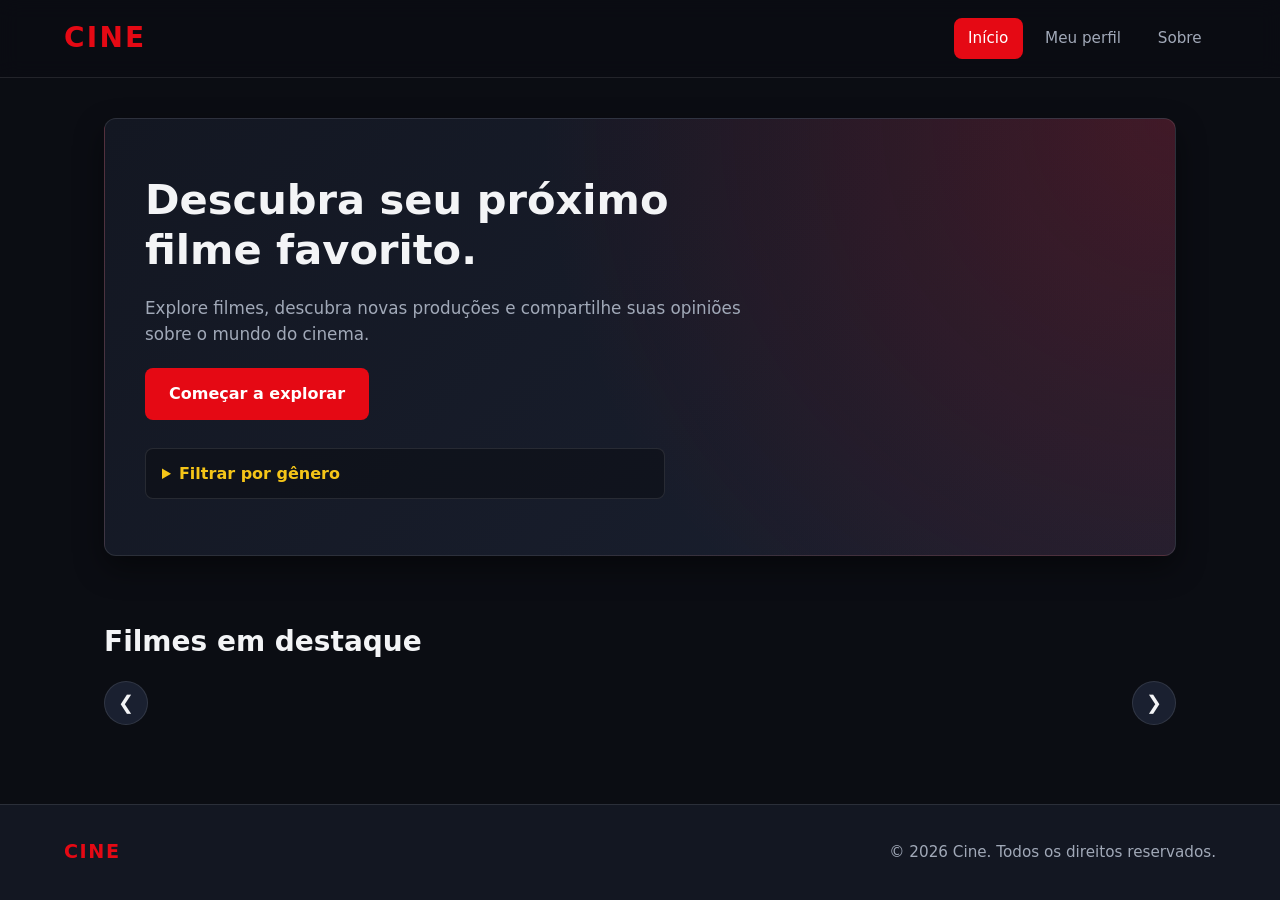
==== commit 2b66d1e7: "Adicionei "voltar ao topo" no rodapé das páginas" ====
--- a/index.html
+++ b/index.html
@@ -1,170 +1,59 @@
-<!DOCTYPE html>
-<html lang="pt-BR">
-<head>
-    <meta charset="UTF-8">
-    <meta name="viewport" content="width=device-width, initial-scale=1.0">
-    <meta name="description" content="Cine: descubra filmes, explore gêneros e organize sua coleção.">
-    <title>Cine | Descubra novos filmes</title>
-    <link rel="stylesheet" href="style.css">
-    <script src="script.js" defer></script>
-</head>
-<body>
-    <header>
-        <h1>Cine</h1>
-        <nav aria-label="Navegação principal">
-            <ul>
-                <li><a href="#inicio" aria-current="page">Início</a></li>
-                <li><a href="#destaques">Destaques</a></li>
-                <li><a href="#catalogo">Catálogo</a></li>
-                <li><a href="#colecao">Minha coleção</a></li>
-                <li><a href="#sobre">Sobre</a></li>
-                <li><a href="#feedback">Feedback</a></li>
-            </ul>
-        </nav>
-    </header>
-
-    <main>
-        <section class="apresentacao" id="inicio">
-            <h2>Descubra seu próximo filme favorito.</h2>
-            <p>Explore filmes de diferentes gêneros, conheça novas histórias e organize aqueles que você deseja assistir.</p>
-            <a href="#catalogo">Explorar catálogo</a>
-            <details>
-                <summary>Explorar por gênero</summary>
-                <ul>
-                    <li><a href="#catalogo" data-genero-link="acao">Ação</a></li>
-                    <li><a href="#catalogo" data-genero-link="animacao">Animação</a></li>
-                    <li><a href="#catalogo" data-genero-link="comedia">Comédia</a></li>
-                    <li><a href="#catalogo" data-genero-link="drama">Drama</a></li>
-                    <li><a href="#catalogo" data-genero-link="romance">Romance</a></li>
-                    <li><a href="#catalogo" data-genero-link="terror">Terror</a></li>
-                </ul>
-            </details>
-        </section>
-
-        <section id="destaques">
-            <h2>Filmes em destaque</h2>
-            <div class="carrossel">
-                <button class="anterior" id="anterior" type="button" aria-label="Filmes anteriores">‹</button>
-                <div class="carrossel-filmes" id="carrossel-filmes" aria-label="Carrossel de filmes"></div>
-                <button class="proximo" id="proximo" type="button" aria-label="Próximos filmes">›</button>
-            </div>
-        </section>
-
-        <section class="catalogo" id="catalogo">
-            <h2>Catálogo de filmes</h2>
-            <p>Pesquise pelo título ou pela sinopse e filtre os filmes por gênero.</p>
-
-            <div class="busca-filmes">
-                <label for="busca">Pesquisar filme</label>
-                <input type="search" id="busca" placeholder="Digite o nome de um filme...">
-            </div>
-
-            <div class="filtro-genero">
-                <label for="genero">Filtrar por gênero</label>
-                <select id="genero">
-                    <option value="todos">Todos os gêneros</option>
-                    <option value="acao">Ação</option>
-                    <option value="animacao">Animação</option>
-                    <option value="comedia">Comédia</option>
-                    <option value="drama">Drama</option>
-                    <option value="romance">Romance</option>
-                    <option value="terror">Terror</option>
-                </select>
-            </div>
-
-            <div class="lista-filmes" id="lista-filmes"></div>
-            <p id="mensagem-vazia" class="mensagem-vazia" hidden>Nenhum filme encontrado. Tente outra pesquisa ou gênero.</p>
-        </section>
-
-        <section class="perfil-usuario" id="perfil" aria-label="Perfil">
-            <div class="avatar-perfil" aria-hidden="true">🎬</div>
-            <div class="info-perfil">
-                <h2 id="perfil-nome">Sua experiência no Cine</h2>
-                <p id="perfil-bio">Favorite filmes, marque os que já assistiu e monte sua própria lista para assistir depois. Suas escolhas ficam salvas neste navegador.</p>
-            </div>
-            <button type="button" class="botao-editar-perfil" id="btn-editar-perfil">Editar perfil</button>
-        </section>
-
-        <section id="colecao">
-            <h2>Minha coleção</h2>
-            <p>Suas listas pessoais são atualizadas quando você interage com os botões dos filmes.</p>
-
-            <div class="colecao-links">
-                <a class="colecao-item" href="#favoritos">
-                    <h3>♥ Favoritos</h3>
-                    <p>Filmes que você marcou como favoritos.</p>
-                </a>
-                <a class="colecao-item" href="#assistidos">
-                    <h3>✓ Já assisti</h3>
-                    <p>Filmes que você já assistiu.</p>
-                </a>
-                <a class="colecao-item" href="#quero-assistir">
-                    <h3>＋ Quero assistir</h3>
-                    <p>Filmes que deseja assistir futuramente.</p>
-                </a>
-            </div>
-
-            <div class="listas-colecao">
-                <div class="lista-colecao" id="favoritos">
-                    <h3>♥ Meus favoritos</h3>
-                    <div class="lista-filmes" id="lista-favoritos"></div>
-                </div>
-                <div class="lista-colecao" id="assistidos">
-                    <h3>✓ Filmes assistidos</h3>
-                    <div class="lista-filmes" id="lista-assistidos"></div>
-                </div>
-                <div class="lista-colecao" id="quero-assistir">
-                    <h3>＋ Quero assistir</h3>
-                    <div class="lista-filmes" id="lista-quero-assistir"></div>
-                </div>
-            </div>
-        </section>
-
-        <section class="sobre-cine" id="sobre">
-            <h2>Sobre o Cine</h2>
-            <p>O Cine é um projeto de catálogo de filmes desenvolvido para facilitar a descoberta de histórias de diferentes gêneros.</p>
-            <p>Aqui você pode pesquisar títulos, filtrar categorias e organizar uma coleção pessoal diretamente no navegador.</p>
-        </section>
-
-        <section class="feedback" id="feedback">
-            <h2>Envie seu feedback</h2>
-            <p>Conte o que achou do site. Este formulário funciona como demonstração no navegador e não envia os dados para um servidor.</p>
-
-            <form id="form-feedback">
-                <fieldset>
-                    <legend>Seus dados</legend>
-                    <label for="nome">Nome</label>
-                    <input type="text" id="nome" name="nome" placeholder="Digite seu nome" required>
-
-                    <label for="email">E-mail</label>
-                    <input type="email" id="email" name="email" placeholder="seuemail@exemplo.com" required>
-                </fieldset>
-
-                <fieldset>
-                    <legend>Avaliação do site</legend>
-                    <label for="nota">Que nota você daria ao Cine? (0 a 10)</label>
-                    <input type="range" id="nota" name="nota" min="0" max="10" value="8">
-
-                    <label for="comentario">Comentário</label>
-                    <textarea id="comentario" name="comentario" rows="4" placeholder="Escreva sua opinião..." required></textarea>
-                </fieldset>
-
-                <button type="submit">Enviar feedback</button>
-            </form>
-            <p class="mensagem-confirmacao" id="feedback-confirmacao" role="status" hidden></p>
-        </section>
-    </main>
-
-    <footer id="final">
-        <p>Cine</p>
-        <p>Projeto acadêmico — catálogo de filmes.</p>
-        <nav aria-label="Links do rodapé">
-            <ul>
-                <li><a href="#inicio">Voltar ao topo</a></li>
-                <li><a href="#catalogo">Catálogo</a></li>
-                <li><a href="#sobre">Sobre</a></li>
-            </ul>
-        </nav>
-    </footer>
-</body>
-</html>
+<!DOCTYPE html>
+<html lang="pt-BR">
+<head>
+    <meta charset="UTF-8">
+    <meta name="viewport" content="width=device-width, initial-scale=1.0">
+    <title>Cine | Descubra novos filmes</title>
+    <link rel="stylesheet" href="style.css">
+    <script src="script.js" defer></script>
+</head>
+<body>
+    <header>
+        <h1>Cine</h1>
+        <nav aria-label="Navegação principal">
+            <ul>
+                <li><a href="index.html" aria-current="page">Início</a></li>
+                <li><a href="perfil.html">Meu perfil</a></li>
+                <li><a href="sobre.html">Sobre</a></li>
+            </ul>
+        </nav>
+    </header>
+    <main>
+        <section class="apresentacao">
+            <h2>Descubra seu próximo filme favorito.</h2>
+            <p>Explore filmes, descubra novas produções e compartilhe suas opiniões sobre o mundo do cinema.</p>
+            <a href="filmes.html">Começar a explorar</a>
+
+            <details>
+                <summary>Filtrar por gênero</summary>
+                <ul>
+                    <li><a href="filmes.html?genero=acao">Ação</a></li>
+                    <li><a href="filmes.html?genero=animacao">Animação</a></li>
+                    <li><a href="filmes.html?genero=comedia">Comédia</a></li>
+                    <li><a href="filmes.html?genero=drama">Drama</a></li>
+                    <li><a href="filmes.html?genero=romance">Romance</a></li>
+                    <li><a href="filmes.html?genero=terror">Terror</a></li>
+                </ul>
+            </details>
+        </section>
+        
+        <section class="filmes-destaque">
+            <h2>Filmes em destaque</h2>
+
+            <div class="carrossel">
+                <button type="button" class="anterior" aria-label="Filmes anteriores">&#10094;</button>
+
+                <div class="carrossel-filmes">
+                    <!--Os cinco filmes em destaque serão adicionados pelo JS-->
+                </div>
+                    
+                <button type="button" class="proximo" aria-label="Próximos filmes">&#10095;</button>
+            </div>
+        </section>
+    </main>
+    <footer>
+        <p>Cine</p>
+        <p>&copy; 2026 Cine. Todos os direitos reservados.</p>
+    </footer>
+</body>
+</html>
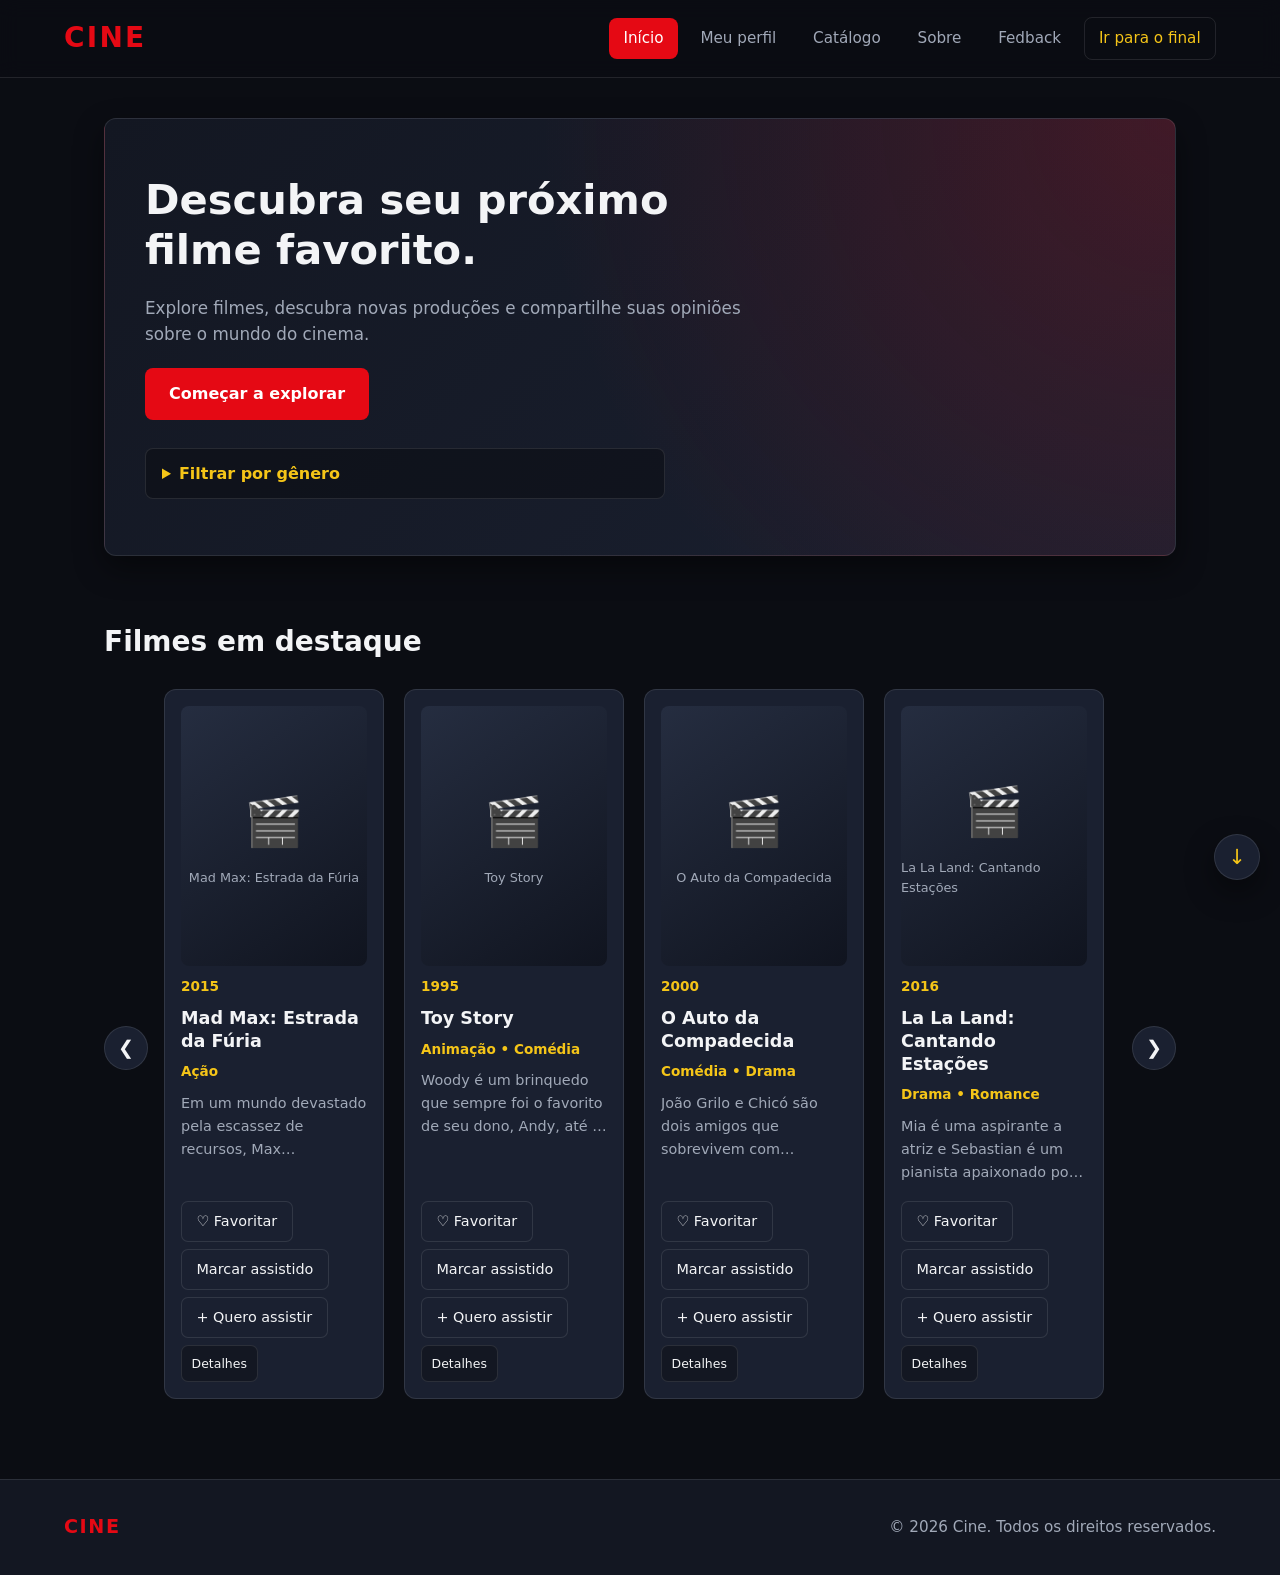
==== commit c1da78b6: "Versão final dos arquivos html" ====
--- a/index.html
+++ b/index.html
@@ -14,7 +14,9 @@
             <ul>
                 <li><a href="index.html" aria-current="page">Início</a></li>
                 <li><a href="perfil.html">Meu perfil</a></li>
+                <li><a href="filmes.html">Catálogo</a></li>
                 <li><a href="sobre.html">Sobre</a></li>
+                <li><a href="feedback.html">Fedback</a></li>
             </ul>
         </nav>
     </header>
--- a/style.css
+++ b/style.css
@@ -766,8 +766,96 @@
 }
 
 
-/* Avaliação, comentários e edição de perfil */
-.card-filme.compacto .sinopse-filme {
+/* Atalhos: ir para o topo / ir para o final */
+.atalhos-pagina {
+    position: fixed;
+    right: 1.25rem;
+    bottom: 1.25rem;
+    z-index: 90;
+    display: flex;
+    flex-direction: column;
+    gap: 0.6rem;
+}
+
+.botao-atalho {
+    width: 46px;
+    height: 46px;
+    border-radius: 50%;
+    border: 1px solid var(--borda);
+    background-color: var(--bg-card);
+    color: var(--dourado);
+    font-size: 1.3rem;
+    line-height: 1;
+    cursor: pointer;
+    display: grid;
+    place-items: center;
+    box-shadow: var(--sombra);
+    transition: background-color var(--transicao), border-color var(--transicao), color var(--transicao), transform var(--transicao);
+}
+
+.botao-atalho[hidden] {
+    display: none;
+}
+
+.botao-atalho:hover,
+.botao-atalho:focus-visible {
+    background-color: var(--destaque);
+    border-color: var(--destaque);
+    color: #ffffff;
+    transform: translateY(-2px);
+}
+
+/* Validação do formulário de feedback */
+.erro-campo {
+    display: block;
+    color: #fca5a5;
+    font-size: 0.85rem;
+}
+
+.erro-campo[hidden] {
+    display: none;
+}
+
+.feedback input.invalido[aria-invalid="true"],
+.feedback textarea.invalido[aria-invalid="true"] {
+    border-color: #f87171;
+}
+
+.feedback output {
+    color: var(--dourado);
+    font-weight: 700;
+}
+
+.contador {
+    align-self: flex-end;
+    color: var(--texto-secundario);
+    font-size: 0.8rem;
+}
+
+@media (max-width: 600px) {
+    .atalhos-pagina {
+        right: 0.75rem;
+        bottom: 0.75rem;
+    }
+
+    .botao-atalho {
+        width: 40px;
+        height: 40px;
+    }
+}
+
+
+/* ==========================================================
+   Adaptações para as páginas: filmes, detalhes, perfil e sobre
+   ========================================================== */
+
+/* Cards (catálogo, carrossel e coleção) */
+.link-poster {
+    display: block;
+    border-radius: 8px;
+}
+
+.card-filme .sinopse-filme {
     display: -webkit-box;
     -webkit-line-clamp: 3;
     line-clamp: 3;
@@ -775,107 +863,34 @@
     overflow: hidden;
 }
 
-.avaliacao {
-    display: flex;
-    align-items: center;
-    flex-wrap: wrap;
-    gap: 0.1rem;
-}
-
-.estrela {
-    background: none;
-    border: none;
-    cursor: pointer;
-    font-size: 1.3rem;
-    line-height: 1;
-    padding: 0.1rem;
-    color: var(--texto-secundario);
-    transition: color var(--transicao), transform var(--transicao);
-}
-
-.estrela:hover,
-.estrela:focus-visible {
-    color: var(--dourado);
-    transform: scale(1.15);
-}
-
-.estrela.preenchida {
-    color: var(--dourado);
-}
-
-.texto-nota {
-    margin-left: 0.4rem;
-    font-size: 0.8rem;
-    color: var(--texto-secundario);
-}
-
-.comentarios {
-    border-top: 1px solid var(--borda);
-    padding-top: 0.5rem;
-}
-
-.comentarios summary {
-    cursor: pointer;
-    font-size: 0.9rem;
-    font-weight: 600;
-    color: var(--dourado);
-}
-
-.lista-comentarios {
-    margin: 0.6rem 0;
-    display: flex;
-    flex-direction: column;
-    gap: 0.4rem;
-}
-
-.lista-comentarios li {
-    display: flex;
-    align-items: flex-start;
-    justify-content: space-between;
-    gap: 0.5rem;
-    padding: 0.4rem 0.6rem;
-    border-radius: 6px;
-    background-color: var(--bg-secundario);
-    color: var(--texto-secundario);
+.card-filme h3 a {
+    transition: color var(--transicao);
+}
+
+.card-filme h3 a:hover,
+.card-filme h3 a:focus-visible {
+    color: var(--dourado);
+}
+
+.nota-card {
+    color: var(--dourado);
     font-size: 0.85rem;
-    overflow-wrap: anywhere;
-}
-
-.remover-comentario {
-    background: none;
-    border: none;
-    cursor: pointer;
-    color: var(--texto-secundario);
-    font-size: 1.1rem;
-    line-height: 1;
-}
-
-.remover-comentario:hover,
-.remover-comentario:focus-visible {
-    color: var(--destaque-hover);
-}
-
-.form-comentario {
-    display: flex;
-    flex-direction: column;
-    gap: 0.4rem;
-}
-
-.form-comentario textarea {
-    width: 100%;
-    resize: vertical;
-    padding: 0.5rem 0.6rem;
-    background-color: var(--bg-principal);
-    border: 1px solid var(--borda);
-    border-radius: 6px;
-    outline: none;
-}
-
-.form-comentario textarea:focus {
-    border-color: var(--dourado);
-}
-
-.info-perfil {
+    font-weight: 700;
+}
+
+a.botao-lista {
+    display: inline-block;
+    text-align: center;
+}
+
+#mensagem-vazia,
+.mensagem-vazia {
+    color: var(--texto-secundario);
+    margin-top: 1rem;
+}
+
+/* Perfil e coleção */
+.perfil-usuario > div {
     flex: 1;
 }
 
@@ -893,3 +908,283 @@
     border-color: var(--dourado);
     background-color: var(--bg-card-hover);
 }
+
+.minha-colecao {
+    display: flex;
+    flex-direction: column;
+    gap: 1.25rem;
+}
+
+.minha-colecao .colecao-links {
+    margin: 0;
+}
+
+button.colecao-item {
+    font-size: 1.1rem;
+    font-weight: 700;
+    color: var(--dourado);
+    text-align: left;
+    cursor: pointer;
+}
+
+.colecao-item[aria-expanded="true"] {
+    border-color: var(--dourado);
+    background-color: var(--bg-card-hover);
+}
+
+/* Página de detalhes do filme */
+.detalhes-filme {
+    background-color: var(--bg-secundario);
+    border: 1px solid var(--borda);
+    border-radius: var(--raio);
+    padding: 2rem;
+    display: grid;
+    grid-template-columns: minmax(200px, 300px) 1fr;
+    column-gap: 2rem;
+    row-gap: 0.75rem;
+    align-items: start;
+}
+
+.detalhes-filme > * {
+    grid-column: 2;
+    min-width: 0;
+}
+
+.detalhes-filme > img,
+.detalhes-filme > .poster-placeholder {
+    grid-column: 1;
+    grid-row: 1 / span 8;
+    width: 100%;
+    height: auto;
+    aspect-ratio: 2 / 3;
+    object-fit: cover;
+    border-radius: var(--raio);
+    box-shadow: var(--sombra);
+}
+
+.detalhes-filme > h2 {
+    font-size: clamp(1.6rem, 3vw, 2.2rem);
+    line-height: 1.2;
+}
+
+#ano-filme,
+#genero-filme {
+    color: var(--dourado);
+    font-weight: 600;
+}
+
+.detalhes-filme h3 {
+    font-size: 1.15rem;
+    margin-top: 0.5rem;
+}
+
+#sinopse-filme {
+    color: var(--texto-secundario);
+}
+
+.detalhes-filme .acoes-filme {
+    margin-top: 0.5rem;
+    padding-top: 0;
+}
+
+.acoes-filme button {
+    border: 1px solid var(--borda);
+    background: var(--bg-card);
+    color: var(--texto-principal);
+    border-radius: 7px;
+    padding: 0.5rem 0.9rem;
+    font-size: 0.9rem;
+    cursor: pointer;
+    transition: background-color var(--transicao), border-color var(--transicao);
+}
+
+.acoes-filme button:hover,
+.acoes-filme button:focus-visible {
+    border-color: var(--dourado);
+    background: var(--bg-card-hover);
+}
+
+.avaliacao-filme {
+    display: flex;
+    flex-direction: column;
+    align-items: flex-start;
+    gap: 0.5rem;
+    margin-top: 0.5rem;
+    padding-top: 1rem;
+    border-top: 1px solid var(--borda);
+}
+
+.avaliacao-filme input[type="range"] {
+    width: 100%;
+    max-width: 360px;
+    accent-color: var(--dourado);
+    cursor: pointer;
+}
+
+.avaliacao-filme output {
+    color: var(--dourado);
+    font-weight: 700;
+}
+
+.detalhes-filme.sem-filme {
+    display: block;
+}
+
+.detalhes-filme.sem-filme p {
+    color: var(--texto-secundario);
+    margin: 0.75rem 0 1.25rem;
+}
+
+.botao-voltar {
+    display: inline-block;
+    background-color: var(--destaque);
+    color: #ffffff;
+    font-weight: 600;
+    padding: 0.7rem 1.4rem;
+    border-radius: 8px;
+    transition: background-color var(--transicao);
+}
+
+.botao-voltar:hover,
+.botao-voltar:focus-visible {
+    background-color: var(--destaque-hover);
+}
+
+/* Comentários do filme */
+.comentarios {
+    background-color: var(--bg-secundario);
+    border: 1px solid var(--borda);
+    border-radius: var(--raio);
+    padding: 2rem 2.5rem;
+}
+
+.comentarios form {
+    display: flex;
+    flex-direction: column;
+    gap: 0.75rem;
+    margin-bottom: 1.5rem;
+}
+
+.comentarios label {
+    font-size: 0.95rem;
+    font-weight: 500;
+}
+
+.comentarios textarea {
+    width: 100%;
+    padding: 0.75rem 0.9rem;
+    background-color: var(--bg-principal);
+    border: 1px solid var(--borda);
+    border-radius: 8px;
+    outline: none;
+    resize: vertical;
+    transition: border-color var(--transicao);
+}
+
+.comentarios textarea:focus {
+    border-color: var(--dourado);
+}
+
+.comentarios button[type="submit"] {
+    align-self: flex-start;
+    background-color: var(--destaque);
+    color: #ffffff;
+    border: none;
+    border-radius: 8px;
+    padding: 0.75rem 1.5rem;
+    font-weight: 600;
+    cursor: pointer;
+    transition: background-color var(--transicao), transform var(--transicao);
+}
+
+.comentarios button[type="submit"]:hover,
+.comentarios button[type="submit"]:focus-visible {
+    background-color: var(--destaque-hover);
+    transform: translateY(-2px);
+}
+
+.lista-comentarios {
+    display: flex;
+    flex-direction: column;
+    gap: 0.75rem;
+}
+
+.comentario {
+    background-color: var(--bg-card);
+    border: 1px solid var(--borda);
+    border-radius: 8px;
+    padding: 0.85rem 1rem;
+    overflow-wrap: anywhere;
+}
+
+.rodape-comentario {
+    display: flex;
+    align-items: center;
+    justify-content: space-between;
+    gap: 1rem;
+    margin-top: 0.5rem;
+    color: var(--texto-secundario);
+    font-size: 0.8rem;
+}
+
+.remover-comentario {
+    background: none;
+    border: none;
+    color: var(--texto-secundario);
+    font-size: 0.8rem;
+    text-decoration: underline;
+    cursor: pointer;
+}
+
+.remover-comentario:hover,
+.remover-comentario:focus-visible {
+    color: var(--destaque-hover);
+}
+
+/* Menu e rodapé */
+header nav a.link-fim {
+    border: 1px solid var(--borda);
+    color: var(--dourado);
+}
+
+header nav a.link-fim:hover,
+header nav a.link-fim:focus-visible {
+    border-color: var(--dourado);
+    background-color: rgba(245, 197, 24, 0.12);
+}
+
+footer > a {
+    transition: color var(--transicao);
+}
+
+footer > a:hover,
+footer > a:focus-visible {
+    color: var(--dourado);
+}
+
+@media (max-width: 760px) {
+    .detalhes-filme {
+        grid-template-columns: 1fr;
+        padding: 1.5rem 1.25rem;
+    }
+
+    .detalhes-filme > * {
+        grid-column: 1;
+    }
+
+    .detalhes-filme > img,
+    .detalhes-filme > .poster-placeholder {
+        grid-row: auto;
+        max-width: 280px;
+    }
+
+    .comentarios {
+        padding: 1.5rem 1.25rem;
+    }
+}
+
+/* Carrossel: os cards mantêm a largura e a lista rola */
+.carrossel-filmes > .card-filme {
+    flex: 0 0 220px;
+    min-width: 220px;
+}
